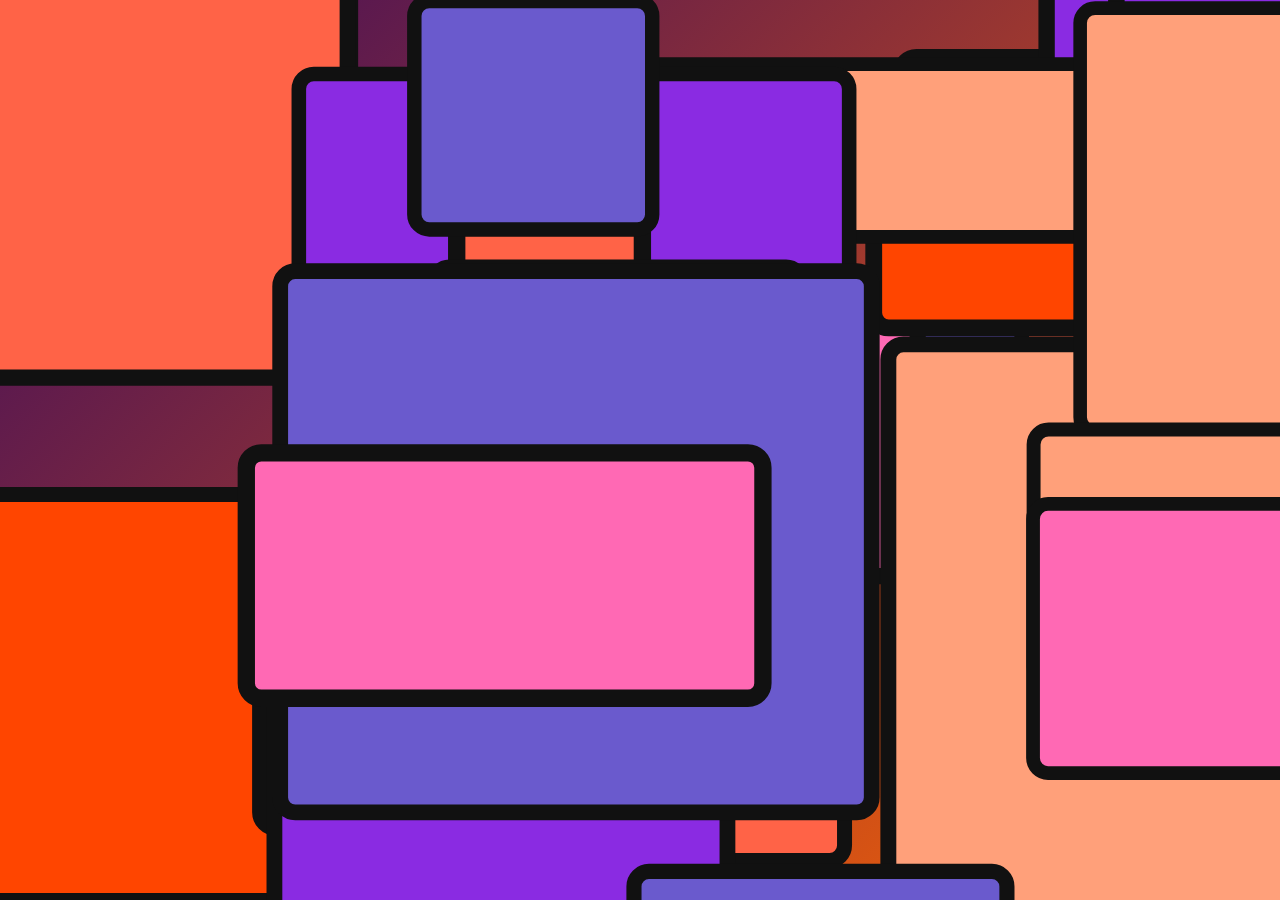
==== index.html @ c0cc0cd3 "Nice background covering." ====
<!doctype html>
<html class="no-js" lang="en">

<head>
    <meta charset="utf-8">
    <title>Kevin Sint - Modular Synthesizers Music</title>
    <meta name="description" content="">
    <meta name="viewport" content="width=device-width, initial-scale=1">

    <meta property="og:title" content="Kevin Sint - Modular Synthesizers Music">
    <meta property="og:type" content="">
    <meta property="og:url" content="https://kevinsint.live">
    <meta property="og:image" content="">

    <link rel="manifest" href="site.webmanifest">
    <link rel="apple-touch-icon" href="icon.png">
    <!-- Place favicon.ico in the root directory -->

    <link rel="stylesheet" href="css/normalize.css">
    <link rel="stylesheet" href="css/main.css">

    <meta name="theme-color" content="#ffffff">

    <link rel="preconnect" href="https://fonts.gstatic.com">
    <link href="https://fonts.googleapis.com/css2?family=Imbue:wght@800&family=Quicksand&display=swap" rel="stylesheet">

    <style>
        body, html {
            font-family: "Quicksand", Helvetica, sans-serif;
            font-weight: normal;
            color: #ffabdc;
            font-size: 17pt;
            margin: 0;
            padding: 0;
        }

        /* Fixed Background Canvas */
        #background {
            position: fixed;
            top: 0;
            left: 0;
            width: 100vw;
            height: 100vh;
            z-index: -1;
            background: linear-gradient(135deg, #3b0a5e, #ff6600);
        }

        h1, h2 {
            font-family: "Imbue", Helvetica, sans-serif;
            font-weight: 800;
            text-align: center;
        }

        .wrapper {
            display: none;
            max-width: 1200px;
            margin: 0 auto;
            padding: 20px;
        }

        .text-center {
            text-align: center;
        }

        h1 {
            font-size: 3rem;
        }

        h1 small {
            display: block;
            font-size: 0.3em;
        }

        .where {
            display: flex;
            flex-direction: row;
            font-size: 1rem;
            margin: 0 auto;
            padding: 0;
            list-style: none;
            text-align: center;
            width: fit-content;
            gap: 20px;
        }

        .present {
            max-width: 768px;
            margin: 50px auto;
        }

        .card {
            padding: 0;
            margin: 25px;
        }

        .present-image {

        }

        .present-text {
            margin: 60px 20px;
        }

        img {
            display: block;
            max-width: 100%;
        }

        .responsive {
            position: relative;
            overflow: hidden;
            width: 100%;
            padding-top: 56.25%; /* 16:9 Aspect Ratio (divide 9 by 16 = 0.5625) */
        }

        .responsive > iframe {
            position: absolute;
            top: 0;
            left: 0;
            bottom: 0;
            right: 0;
            width: 100%;
            height: 100%;
        }
    </style>

</head>

<body>

<div class="wrapper">

    <h1>Kevin Sint <small>Modular Synthesizers Electronic Music</small></h1>

    <ul class="where">
        <li><a href="https://x.com/kevinsintlive" rel="nofollow">X</a></li>
        <!--li><a href="https://rumble.com/c/c-5919363" rel="nofollow">Rumble</a></li-->
        <li><a href="https://www.twitch.tv/kevinsint" rel="nofollow">Twitch</a></li>
        <!--li><a href="https://www.youtube.com/channel/UCjC5i-1QJ3AA7iNfMEgz9kQ" rel="nofollow">YouTube</a></li-->
        <!--li><a href="https://patreon.com/KevinSint" rel="nofollow">Patreon</a></li-->
        <li><a href="https://kevinsint.notion.site" rel="nofollow">More...</a></li>


    </ul>

    <h2>En direct sur Twitch<br/>
        <small>Interactions et modulations synthétiques</small>
    </h2>

    <p class="text-center">Jeudi 21 h</p>


    <div class="card">
        <!-- Add a placeholder for the Twitch embed -->
        <div id="twitch-embed" class="responsive"></div>
        <!-- Load the Twitch embed script -->
        <script src="https://player.twitch.tv/js/embed/v1.js"></script>

    </div>

    <div class="present">
        <!--div class="present-image"><img src="public/images/sint-journey-2023-04.png" alt="Kevin Sint"></div-->
        <div class="present-text">

            <div id="subs" class="card">
                <script type="text/javascript" src="https://cdnjs.buymeacoffee.com/1.0.0/button.prod.min.js"
                        data-name="bmc-button" data-slug="kevinsint" data-color="#15b763" data-emoji="🔊"
                        data-font="Cookie" data-text="Buy me a patch cable" data-outline-color="#000000"
                        data-font-color="#000000" data-coffee-color="#FFDD00"></script>
            </div>

            <div id="social-x" class="card">
                <blockquote class="twitter-tweet"><p lang="en" dir="ltr">Trying my first &quot;official&quot; video
                    upload to X : ) I hope you&#39;ll like it. <a href="https://t.co/jrWwbbCg30">pic.twitter.com/jrWwbbCg30</a>
                </p>&mdash; Kevin Sint (@kevinsintlive) <a
                        href="https://twitter.com/kevinsintlive/status/1842236313501647005?ref_src=twsrc%5Etfw">October
                    4, 2024</a></blockquote>
                <script async src="https://platform.twitter.com/widgets.js" charset="utf-8"></script>
            </div>

            <div id="bio" class="card">

                <h2>Bio ...</h2>

                <p>I’ve long had a passion for robotics and automation. However, today, with my IT business, I am drawn
                    to more artistic hobbies.</p>

                <p>Since my twenties, I’ve been attracted to the idea of making music to express myself, but I never
                    enjoyed learning to play an instrument.</p>

                <p>The day my friend introduced me to his Pocket Operator, everything changed. I was captivated by the
                    ability to instantly create a rhythm that made me vibe.</p>

                <p>I ditched the DJ table, which I had enjoyed for the past year, and devoted myself to making music
                    with my newly purchased PO-33, Volca Modular, and Volca Drum.</p>

                <p>Gradually exploring the world of sound synthesis through my friend and countless videos, I
                    eventually took the plunge into the limitless world of modular synthesizers.</p>

                <p>I rediscovered the joy of hands-on interaction with tangible components —turning knobs, connecting
                    wires— the same tactile satisfaction I once found in robotics and electronics, before everything
                    became purely programmable.</p>

                <p>But above all, music sets me free.</p>

                <p><em>Kevin</em></p>
            </div>
        </div>
    </div>
</div>

<!-- Create a Twitch.Player object. This will render within the placeholder div -->
<script type="text/javascript">
    new Twitch.Player("twitch-embed", {
        channel: "kevinsint"
    });
</script>

<script src="background.js"></script>
</body>

</html>
---- css/main.css ----
/*! HTML5 Boilerplate v8.0.0 | MIT License | https://html5boilerplate.com/ */

/* main.css 2.1.0 | MIT License | https://github.com/h5bp/main.css#readme */
/*
 * What follows is the result of much research on cross-browser styling.
 * Credit left inline and big thanks to Nicolas Gallagher, Jonathan Neal,
 * Kroc Camen, and the H5BP dev community and team.
 */

/* ==========================================================================
   Base styles: opinionated defaults
   ========================================================================== */

html {
  color: #222;
  font-size: 1em;
  line-height: 1.4;
}

/*
 * Remove text-shadow in selection highlight:
 * https://twitter.com/miketaylr/status/12228805301
 *
 * Vendor-prefixed and regular ::selection selectors cannot be combined:
 * https://stackoverflow.com/a/16982510/7133471
 *
 * Customize the background color to match your design.
 */

::-moz-selection {
  background: #b3d4fc;
  text-shadow: none;
}

::selection {
  background: #b3d4fc;
  text-shadow: none;
}

/*
 * A better looking default horizontal rule
 */

hr {
  display: block;
  height: 1px;
  border: 0;
  border-top: 1px solid #ccc;
  margin: 1em 0;
  padding: 0;
}

/*
 * Remove the gap between audio, canvas, iframes,
 * images, videos and the bottom of their containers:
 * https://github.com/h5bp/html5-boilerplate/issues/440
 */

audio,
canvas,
iframe,
img,
svg,
video {
  vertical-align: middle;
}

/*
 * Remove default fieldset styles.
 */

fieldset {
  border: 0;
  margin: 0;
  padding: 0;
}

/*
 * Allow only vertical resizing of textareas.
 */

textarea {
  resize: vertical;
}

/* ==========================================================================
   Author's custom styles
   ========================================================================== */

/* ==========================================================================
   Helper classes
   ========================================================================== */

/*
 * Hide visually and from screen readers
 */

.hidden,
[hidden] {
  display: none !important;
}

/*
 * Hide only visually, but have it available for screen readers:
 * https://snook.ca/archives/html_and_css/hiding-content-for-accessibility
 *
 * 1. For long content, line feeds are not interpreted as spaces and small width
 *    causes content to wrap 1 word per line:
 *    https://medium.com/@jessebeach/beware-smushed-off-screen-accessible-text-5952a4c2cbfe
 */

.sr-only {
  border: 0;
  clip: rect(0, 0, 0, 0);
  height: 1px;
  margin: -1px;
  overflow: hidden;
  padding: 0;
  position: absolute;
  white-space: nowrap;
  width: 1px;
  /* 1 */
}

/*
 * Extends the .sr-only class to allow the element
 * to be focusable when navigated to via the keyboard:
 * https://www.drupal.org/node/897638
 */

.sr-only.focusable:active,
.sr-only.focusable:focus {
  clip: auto;
  height: auto;
  margin: 0;
  overflow: visible;
  position: static;
  white-space: inherit;
  width: auto;
}

/*
 * Hide visually and from screen readers, but maintain layout
 */

.invisible {
  visibility: hidden;
}

/*
 * Clearfix: contain floats
 *
 * For modern browsers
 * 1. The space content is one way to avoid an Opera bug when the
 *    `contenteditable` attribute is included anywhere else in the document.
 *    Otherwise it causes space to appear at the top and bottom of elements
 *    that receive the `clearfix` class.
 * 2. The use of `table` rather than `block` is only necessary if using
 *    `:before` to contain the top-margins of child elements.
 */

.clearfix::before,
.clearfix::after {
  content: " ";
  display: table;
}

.clearfix::after {
  clear: both;
}

/* ==========================================================================
   EXAMPLE Media Queries for Responsive Design.
   These examples override the primary ('mobile first') styles.
   Modify as content requires.
   ========================================================================== */

@media only screen and (min-width: 35em) {
  /* Style adjustments for viewports that meet the condition */
}

@media print,
  (-webkit-min-device-pixel-ratio: 1.25),
  (min-resolution: 1.25dppx),
  (min-resolution: 120dpi) {
  /* Style adjustments for high resolution devices */
}

/* ==========================================================================
   Print styles.
   Inlined to avoid the additional HTTP request:
   https://www.phpied.com/delay-loading-your-print-css/
   ========================================================================== */

@media print {
  *,
  *::before,
  *::after {
    background: #fff !important;
    color: #000 !important;
    /* Black prints faster */
    box-shadow: none !important;
    text-shadow: none !important;
  }

  a,
  a:visited {
    text-decoration: underline;
  }

  a[href]::after {
    content: " (" attr(href) ")";
  }

  abbr[title]::after {
    content: " (" attr(title) ")";
  }

  /*
   * Don't show links that are fragment identifiers,
   * or use the `javascript:` pseudo protocol
   */
  a[href^="#"]::after,
  a[href^="javascript:"]::after {
    content: "";
  }

  pre {
    white-space: pre-wrap !important;
  }

  pre,
  blockquote {
    border: 1px solid #999;
    page-break-inside: avoid;
  }

  /*
   * Printing Tables:
   * https://web.archive.org/web/20180815150934/http://css-discuss.incutio.com/wiki/Printing_Tables
   */
  thead {
    display: table-header-group;
  }

  tr,
  img {
    page-break-inside: avoid;
  }

  p,
  h2,
  h3 {
    orphans: 3;
    widows: 3;
  }

  h2,
  h3 {
    page-break-after: avoid;
  }
}
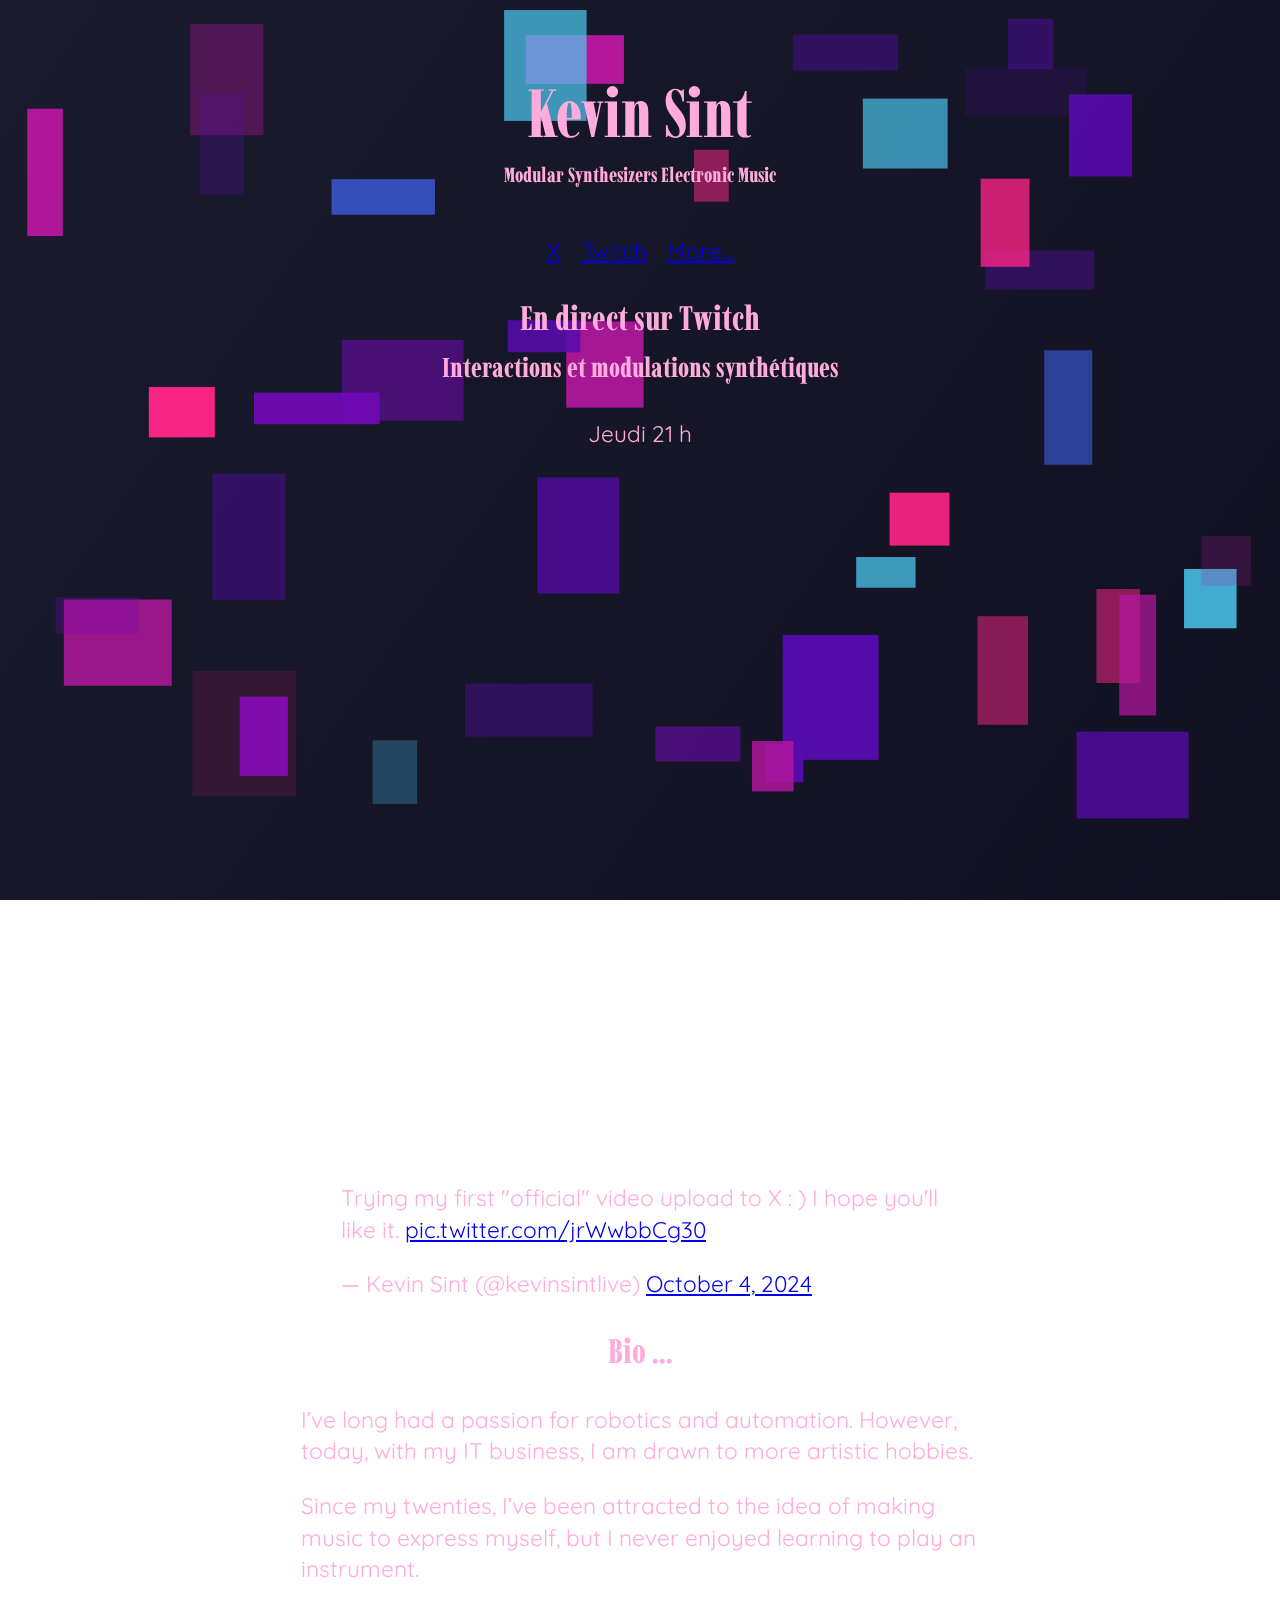
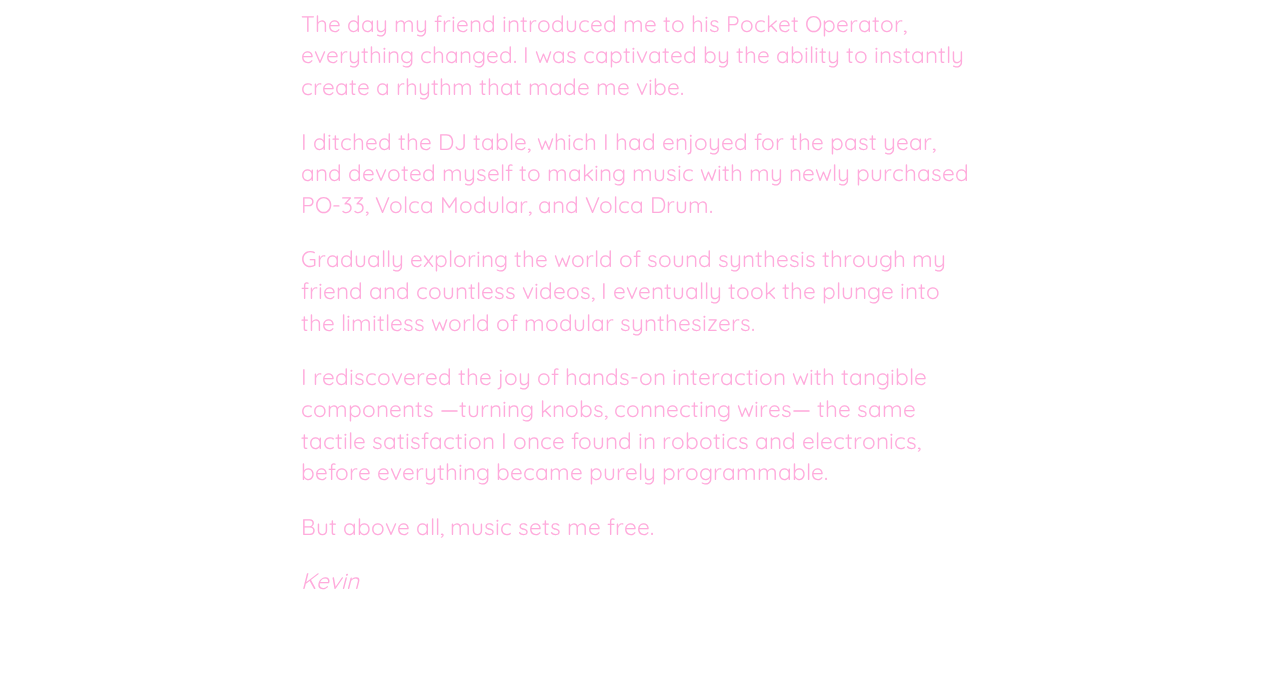
==== commit 9d9d36c8: "Pretty nice 3 working versions." ====
--- a/index.html
+++ b/index.html
@@ -25,6 +25,34 @@
     <link href="https://fonts.googleapis.com/css2?family=Imbue:wght@800&family=Quicksand&display=swap" rel="stylesheet">
 
     <style>
+        :root {
+            --color-01: '#F230AE';
+            --color-02: '#6038F2';
+            --color-03: '#F2E530';
+            --color-04: '#F2921D';
+            --color-05: '#F24B0F';
+        }
+
+        .color-01 {
+            color: var(--color-01);
+        }
+
+        .color-02 {
+            color: var(--color-02);
+        }
+
+        .color-03 {
+            color: var(--color-03);
+        }
+
+        .color-04 {
+            color: var(--color-04);
+        }
+
+        .color-05 {
+            color: var(--color-05);
+        }
+
         body, html {
             font-family: "Quicksand", Helvetica, sans-serif;
             font-weight: normal;
@@ -52,7 +80,7 @@
         }
 
         .wrapper {
-            display: none;
+            /*display: none;*/
             max-width: 1200px;
             margin: 0 auto;
             padding: 20px;
@@ -162,13 +190,6 @@
         <!--div class="present-image"><img src="public/images/sint-journey-2023-04.png" alt="Kevin Sint"></div-->
         <div class="present-text">
 
-            <div id="subs" class="card">
-                <script type="text/javascript" src="https://cdnjs.buymeacoffee.com/1.0.0/button.prod.min.js"
-                        data-name="bmc-button" data-slug="kevinsint" data-color="#15b763" data-emoji="🔊"
-                        data-font="Cookie" data-text="Buy me a patch cable" data-outline-color="#000000"
-                        data-font-color="#000000" data-coffee-color="#FFDD00"></script>
-            </div>
-
             <div id="social-x" class="card">
                 <blockquote class="twitter-tweet"><p lang="en" dir="ltr">Trying my first &quot;official&quot; video
                     upload to X : ) I hope you&#39;ll like it. <a href="https://t.co/jrWwbbCg30">pic.twitter.com/jrWwbbCg30</a>
@@ -217,6 +238,9 @@
 </script>
 
 <script src="background.js"></script>
+
+<script data-name="BMC-Widget" data-cfasync="false" src="https://cdnjs.buymeacoffee.com/1.0.0/widget.prod.min.js" data-id="kevinsint" data-description="Support me, buy me a patch cable :)" data-message="" data-color="#40DCA5" data-position="Right" data-x_margin="18" data-y_margin="18"></script>
+
 </body>
 
 </html>
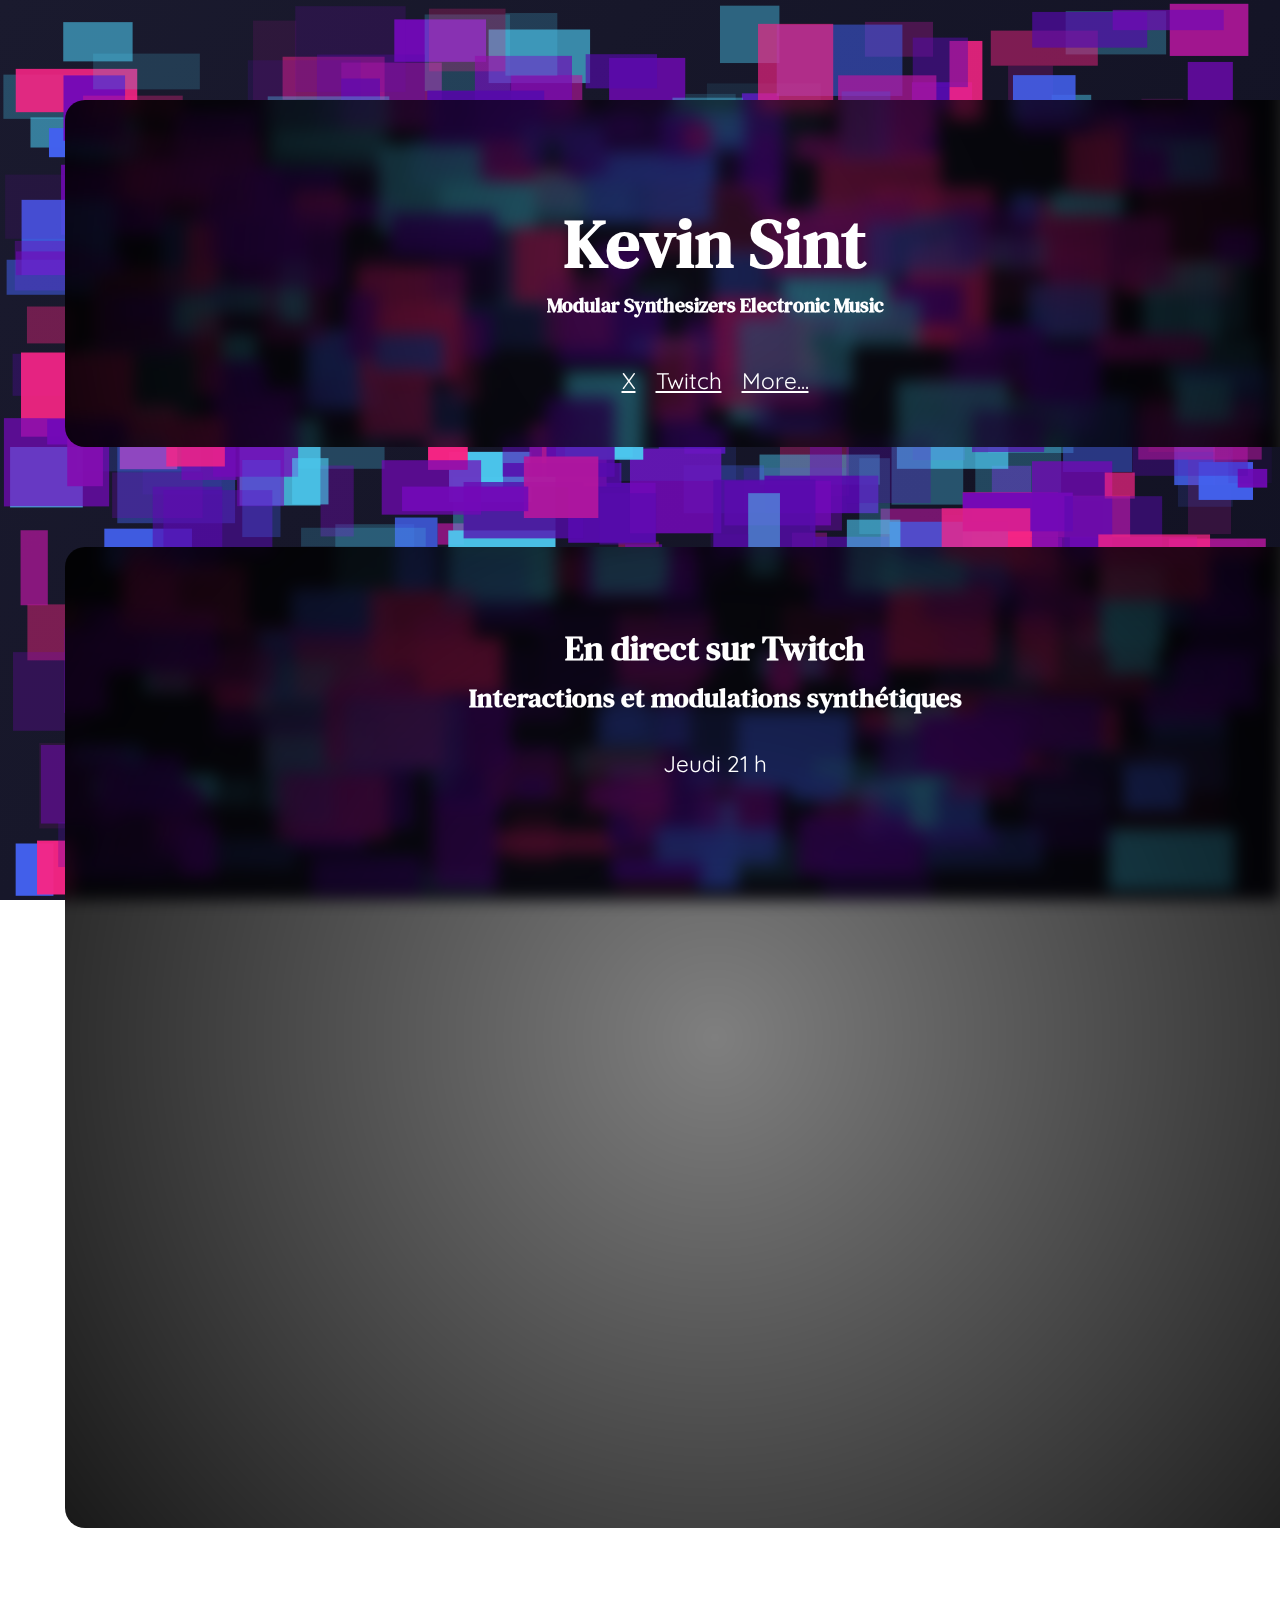
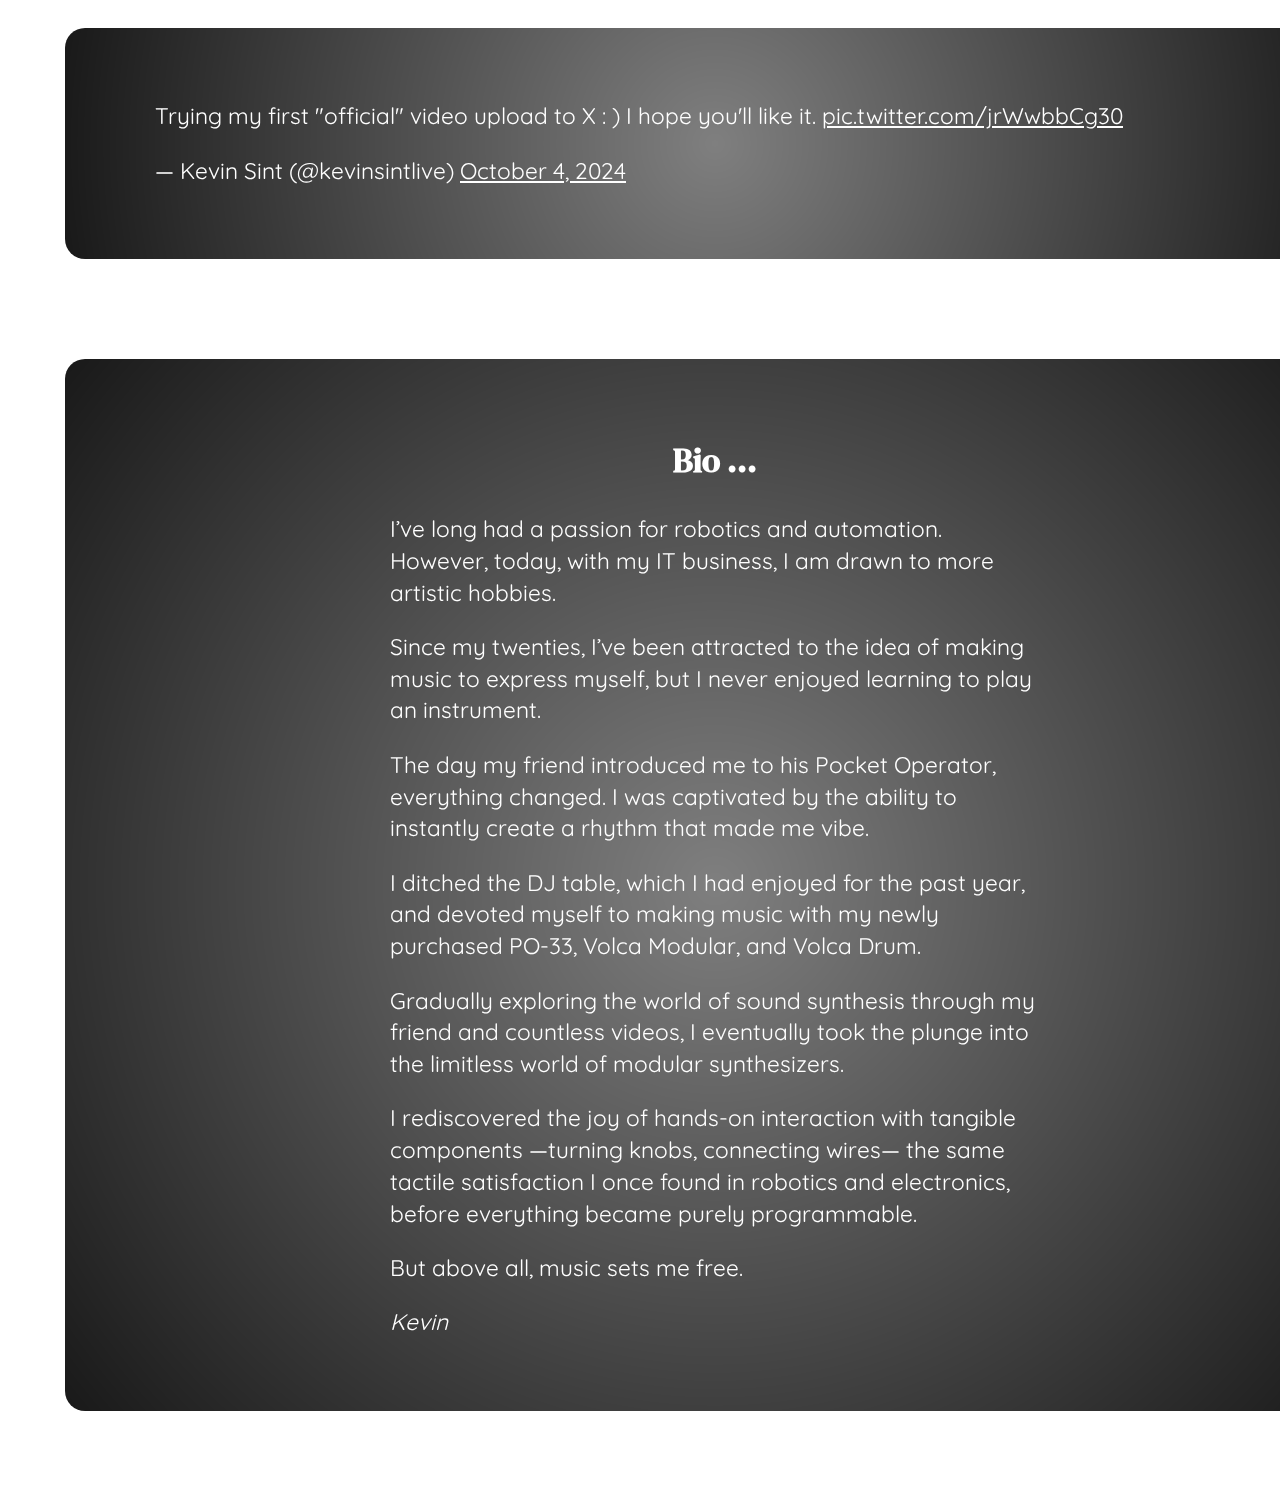
==== commit 3daf5243: "ok nice ! new site." ====
--- a/index.html
+++ b/index.html
@@ -21,48 +21,30 @@
 
     <meta name="theme-color" content="#ffffff">
 
-    <link rel="preconnect" href="https://fonts.gstatic.com">
-    <link href="https://fonts.googleapis.com/css2?family=Imbue:wght@800&family=Quicksand&display=swap" rel="stylesheet">
+    <link rel="preconnect" href="https://fonts.googleapis.com">
+    <link rel="preconnect" href="https://fonts.gstatic.com" crossorigin>
+    <link href="https://fonts.googleapis.com/css2?family=Quicksand&family=DM+Serif+Text:ital@0;1&family=VT323&display=swap" rel="stylesheet">
 
     <style>
         :root {
-            --color-01: '#F230AE';
-            --color-02: '#6038F2';
-            --color-03: '#F2E530';
-            --color-04: '#F2921D';
-            --color-05: '#F24B0F';
-        }
-
-        .color-01 {
-            color: var(--color-01);
-        }
-
-        .color-02 {
-            color: var(--color-02);
-        }
-
-        .color-03 {
-            color: var(--color-03);
-        }
-
-        .color-04 {
-            color: var(--color-04);
-        }
-
-        .color-05 {
-            color: var(--color-05);
+            --color-card-text: #ffffff;
+            --color-01: #F230AE;
+            --color-02: #6038F2;
+            --color-03: #F2E530;
+            --color-04: #F2921D;
+            --color-05: #F24B0F;
         }
 
         body, html {
             font-family: "Quicksand", Helvetica, sans-serif;
             font-weight: normal;
-            color: #ffabdc;
+            color: #ffffff;
             font-size: 17pt;
             margin: 0;
             padding: 0;
         }
 
-        /* Fixed Background Canvas */
+        /* Fixed Background Canvas, used by the background script. */
         #background {
             position: fixed;
             top: 0;
@@ -74,16 +56,18 @@
         }
 
         h1, h2 {
-            font-family: "Imbue", Helvetica, sans-serif;
-            font-weight: 800;
             text-align: center;
+            font-family: "DM Serif Text", serif;
+        }
+
+        .card a {
+            color: var(--color-card-text);
         }
 
         .wrapper {
-            /*display: none;*/
             max-width: 1200px;
             margin: 0 auto;
-            padding: 20px;
+            padding: 0;
         }
 
         .text-center {
@@ -111,22 +95,20 @@
             gap: 20px;
         }
 
-        .present {
-            max-width: 768px;
-            margin: 50px auto;
-        }
-
         .card {
-            padding: 0;
-            margin: 25px;
-        }
-
-        .present-image {
-
-        }
-
-        .present-text {
-            margin: 60px 20px;
+            padding: 50px;
+            margin: 100px 25px;
+            background: radial-gradient(circle at center, rgba(0, 0, 0, 0.5) 0%, rgba(0, 0, 0, 0.9) 100%);
+            background-blend-mode: overlay;
+            backdrop-filter: blur(8px);
+            -webkit-backdrop-filter: blur(8px);
+            border-radius: 20px;
+            width: 100%;
+        }
+
+        .text {
+            max-width: 650px;
+            margin: 0 auto;
         }
 
         img {
@@ -158,27 +140,30 @@
 
 <div class="wrapper">
 
-    <h1>Kevin Sint <small>Modular Synthesizers Electronic Music</small></h1>
-
-    <ul class="where">
-        <li><a href="https://x.com/kevinsintlive" rel="nofollow">X</a></li>
-        <!--li><a href="https://rumble.com/c/c-5919363" rel="nofollow">Rumble</a></li-->
-        <li><a href="https://www.twitch.tv/kevinsint" rel="nofollow">Twitch</a></li>
-        <!--li><a href="https://www.youtube.com/channel/UCjC5i-1QJ3AA7iNfMEgz9kQ" rel="nofollow">YouTube</a></li-->
-        <!--li><a href="https://patreon.com/KevinSint" rel="nofollow">Patreon</a></li-->
-        <li><a href="https://kevinsint.notion.site" rel="nofollow">More...</a></li>
-
-
-    </ul>
-
-    <h2>En direct sur Twitch<br/>
-        <small>Interactions et modulations synthétiques</small>
-    </h2>
-
-    <p class="text-center">Jeudi 21 h</p>
-
-
     <div class="card">
+
+        <h1>Kevin Sint <small>Modular Synthesizers Electronic Music</small></h1>
+
+        <ul class="where">
+            <li><a href="https://x.com/kevinsintlive" rel="nofollow">X</a></li>
+            <!--li><a href="https://rumble.com/c/c-5919363" rel="nofollow">Rumble</a></li-->
+            <li><a href="https://www.twitch.tv/kevinsint" rel="nofollow">Twitch</a></li>
+            <!--li><a href="https://www.youtube.com/channel/UCjC5i-1QJ3AA7iNfMEgz9kQ" rel="nofollow">YouTube</a></li-->
+            <!--li><a href="https://patreon.com/KevinSint" rel="nofollow">Patreon</a></li-->
+            <li><a href="https://kevinsint.notion.site" rel="nofollow">More...</a></li>
+
+
+        </ul>
+    </div>
+
+
+    <div class="card">
+        <h2>En direct sur Twitch<br/>
+            <small>Interactions et modulations synthétiques</small>
+        </h2>
+
+        <p class="text-center">Jeudi 21 h</p>
+
         <!-- Add a placeholder for the Twitch embed -->
         <div id="twitch-embed" class="responsive"></div>
         <!-- Load the Twitch embed script -->
@@ -186,46 +171,44 @@
 
     </div>
 
-    <div class="present">
-        <!--div class="present-image"><img src="public/images/sint-journey-2023-04.png" alt="Kevin Sint"></div-->
-        <div class="present-text">
-
-            <div id="social-x" class="card">
-                <blockquote class="twitter-tweet"><p lang="en" dir="ltr">Trying my first &quot;official&quot; video
-                    upload to X : ) I hope you&#39;ll like it. <a href="https://t.co/jrWwbbCg30">pic.twitter.com/jrWwbbCg30</a>
-                </p>&mdash; Kevin Sint (@kevinsintlive) <a
-                        href="https://twitter.com/kevinsintlive/status/1842236313501647005?ref_src=twsrc%5Etfw">October
-                    4, 2024</a></blockquote>
-                <script async src="https://platform.twitter.com/widgets.js" charset="utf-8"></script>
-            </div>
-
-            <div id="bio" class="card">
-
-                <h2>Bio ...</h2>
-
-                <p>I’ve long had a passion for robotics and automation. However, today, with my IT business, I am drawn
-                    to more artistic hobbies.</p>
-
-                <p>Since my twenties, I’ve been attracted to the idea of making music to express myself, but I never
-                    enjoyed learning to play an instrument.</p>
-
-                <p>The day my friend introduced me to his Pocket Operator, everything changed. I was captivated by the
-                    ability to instantly create a rhythm that made me vibe.</p>
-
-                <p>I ditched the DJ table, which I had enjoyed for the past year, and devoted myself to making music
-                    with my newly purchased PO-33, Volca Modular, and Volca Drum.</p>
-
-                <p>Gradually exploring the world of sound synthesis through my friend and countless videos, I
-                    eventually took the plunge into the limitless world of modular synthesizers.</p>
-
-                <p>I rediscovered the joy of hands-on interaction with tangible components —turning knobs, connecting
-                    wires— the same tactile satisfaction I once found in robotics and electronics, before everything
-                    became purely programmable.</p>
-
-                <p>But above all, music sets me free.</p>
-
-                <p><em>Kevin</em></p>
-            </div>
+    <!--div class="present-image"><img src="public/images/sint-journey-2023-04.png" alt="Kevin Sint"></div-->
+
+    <div id="social-x" class="card">
+        <blockquote class="twitter-tweet"><p lang="en" dir="ltr">Trying my first &quot;official&quot; video
+            upload to X : ) I hope you&#39;ll like it. <a href="https://t.co/jrWwbbCg30">pic.twitter.com/jrWwbbCg30</a>
+        </p>&mdash; Kevin Sint (@kevinsintlive) <a
+                href="https://twitter.com/kevinsintlive/status/1842236313501647005?ref_src=twsrc%5Etfw">October
+            4, 2024</a></blockquote>
+        <script async src="https://platform.twitter.com/widgets.js" charset="utf-8"></script>
+    </div>
+
+    <div class="card">
+
+        <div class="text">
+            <h2>Bio ...</h2>
+
+            <p>I’ve long had a passion for robotics and automation. However, today, with my IT business, I am drawn
+                to more artistic hobbies.</p>
+
+            <p>Since my twenties, I’ve been attracted to the idea of making music to express myself, but I never
+                enjoyed learning to play an instrument.</p>
+
+            <p>The day my friend introduced me to his Pocket Operator, everything changed. I was captivated by the
+                ability to instantly create a rhythm that made me vibe.</p>
+
+            <p>I ditched the DJ table, which I had enjoyed for the past year, and devoted myself to making music
+                with my newly purchased PO-33, Volca Modular, and Volca Drum.</p>
+
+            <p>Gradually exploring the world of sound synthesis through my friend and countless videos, I
+                eventually took the plunge into the limitless world of modular synthesizers.</p>
+
+            <p>I rediscovered the joy of hands-on interaction with tangible components —turning knobs, connecting
+                wires— the same tactile satisfaction I once found in robotics and electronics, before everything
+                became purely programmable.</p>
+
+            <p>But above all, music sets me free.</p>
+
+            <p><em>Kevin</em></p>
         </div>
     </div>
 </div>
@@ -239,7 +222,9 @@
 
 <script src="background.js"></script>
 
-<script data-name="BMC-Widget" data-cfasync="false" src="https://cdnjs.buymeacoffee.com/1.0.0/widget.prod.min.js" data-id="kevinsint" data-description="Support me, buy me a patch cable :)" data-message="" data-color="#40DCA5" data-position="Right" data-x_margin="18" data-y_margin="18"></script>
+<script data-name="BMC-Widget" data-cfasync="false" src="https://cdnjs.buymeacoffee.com/1.0.0/widget.prod.min.js"
+        data-id="kevinsint" data-description="Support me, buy me a patch cable :)" data-message="" data-color="#40DCA5"
+        data-position="Right" data-x_margin="18" data-y_margin="18"></script>
 
 </body>
 
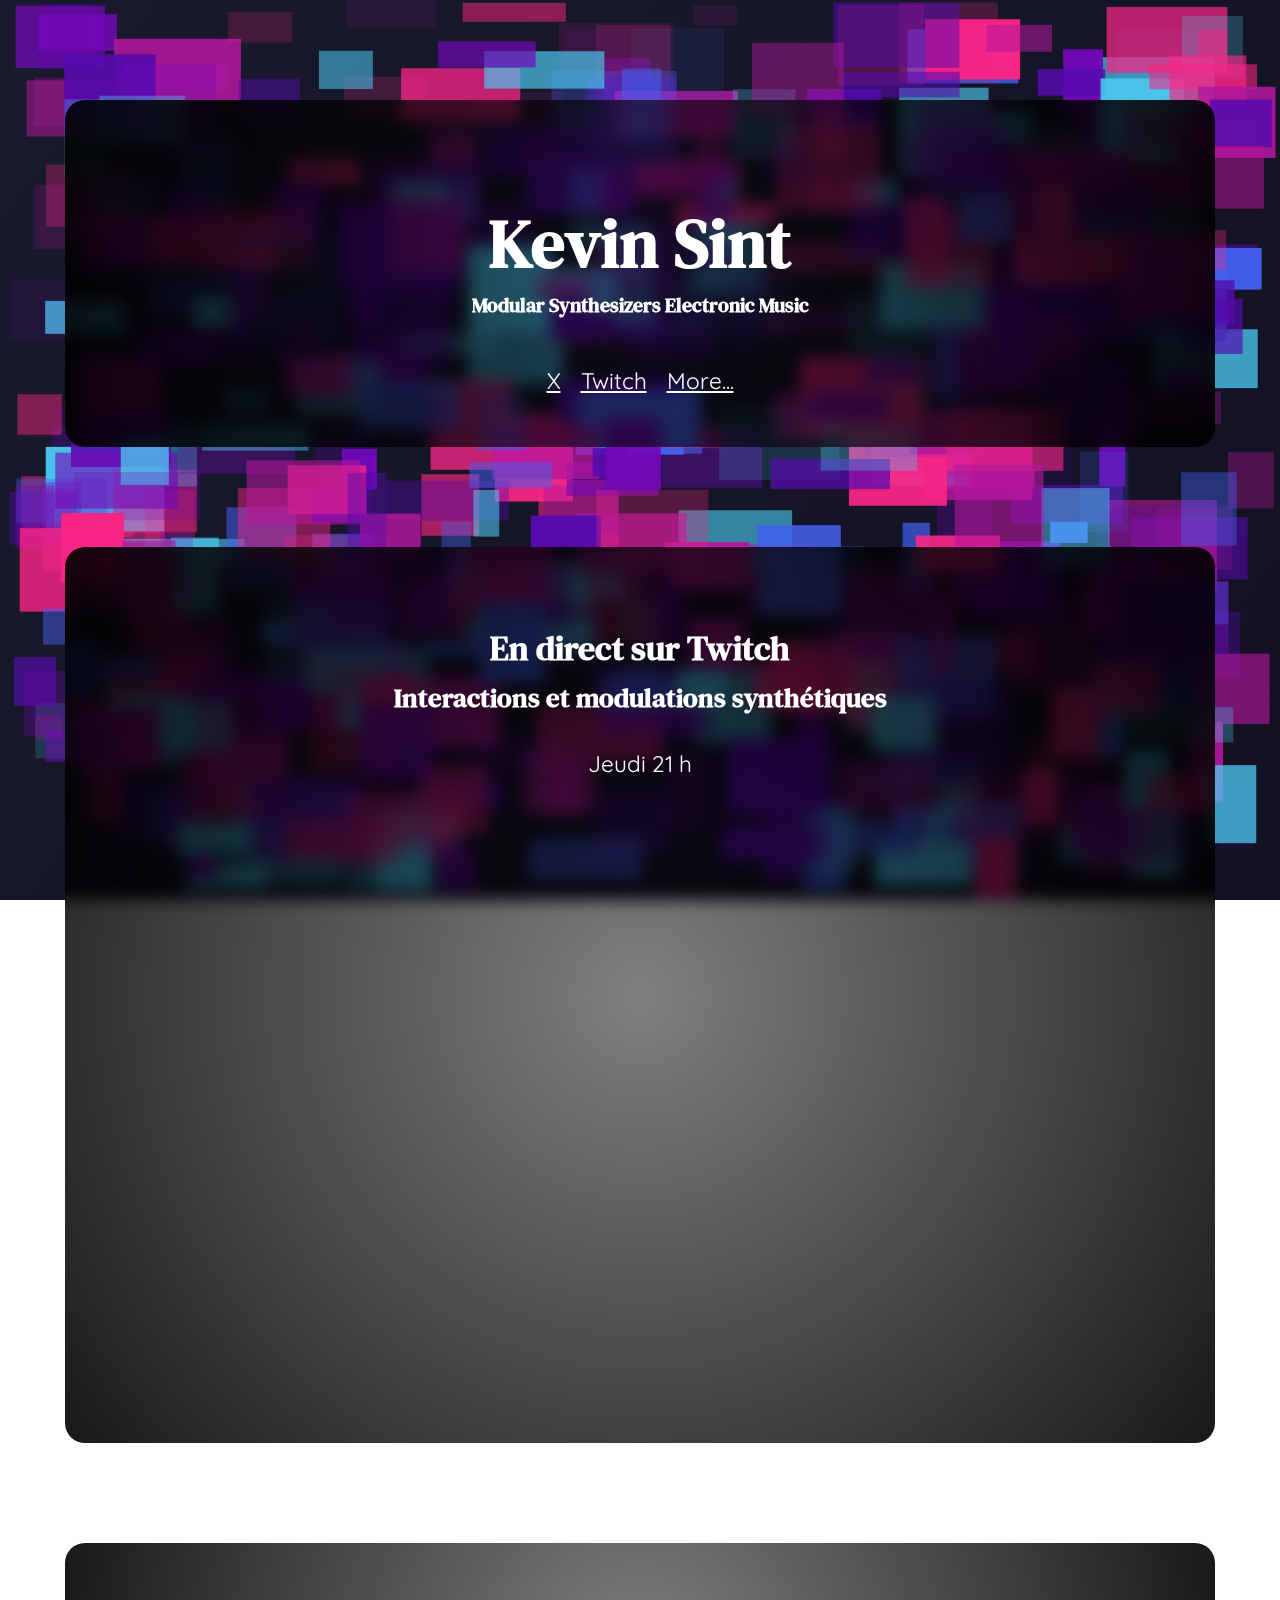
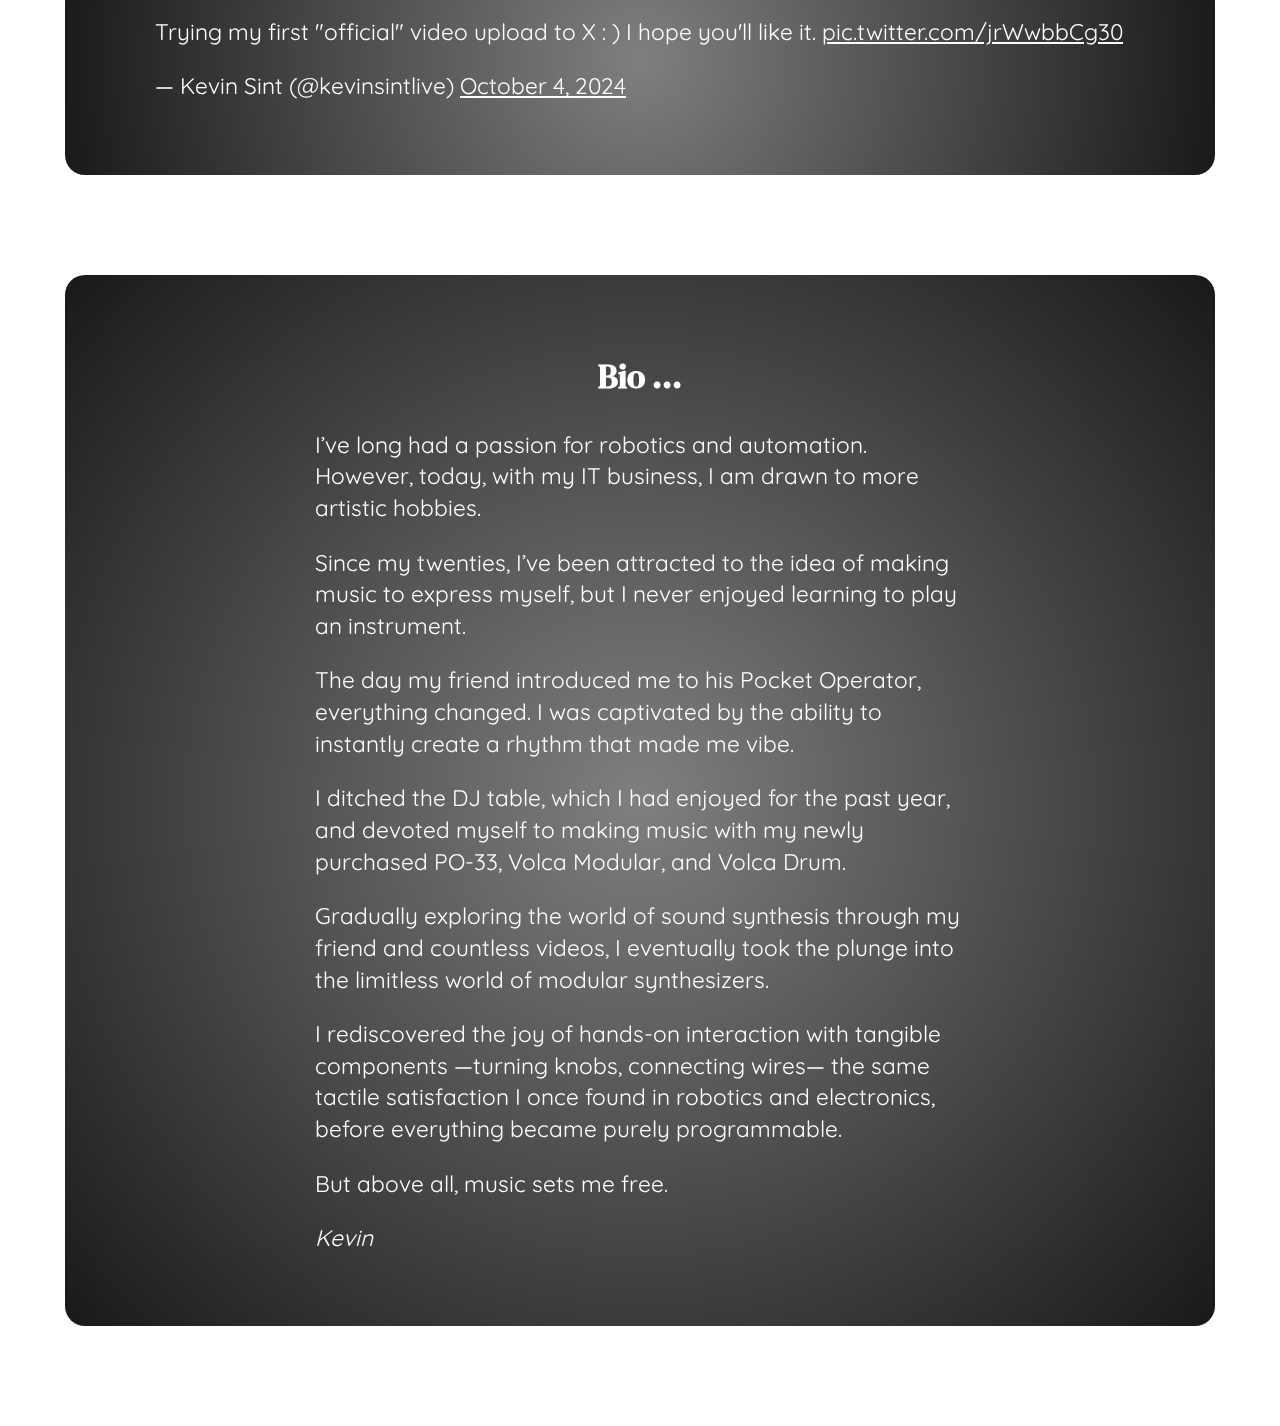
==== commit b254697f: "fix mobile." ====
--- a/index.html
+++ b/index.html
@@ -96,14 +96,22 @@
         }
 
         .card {
-            padding: 50px;
+            padding: 25px;
             margin: 100px 25px;
             background: radial-gradient(circle at center, rgba(0, 0, 0, 0.5) 0%, rgba(0, 0, 0, 0.9) 100%);
             background-blend-mode: overlay;
             backdrop-filter: blur(8px);
             -webkit-backdrop-filter: blur(8px);
             border-radius: 20px;
-            width: 100%;
+            width: auto;
+            height: auto;
+        }
+
+        /* card for screen bigger than 700 px*/
+        @media (min-width: 700px) {
+           .card {
+                padding: 50px;
+            }
         }
 
         .text {
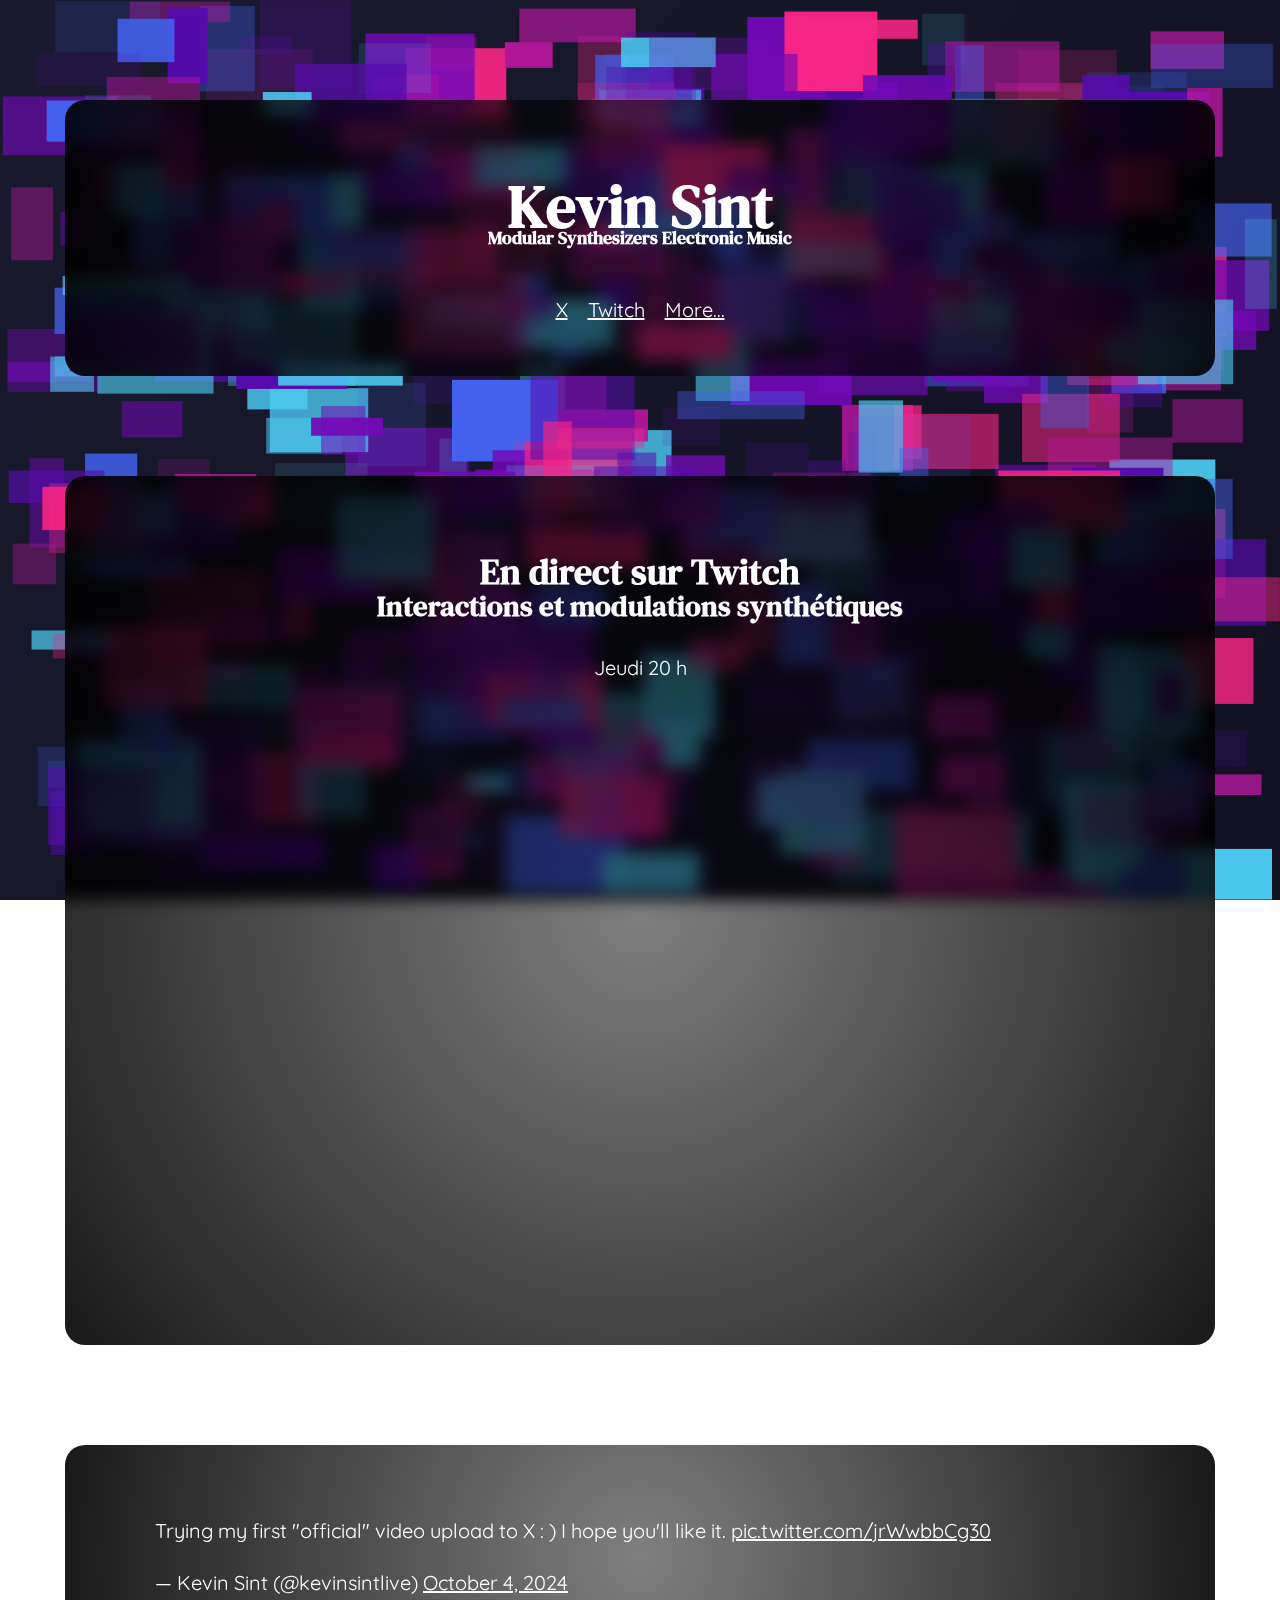
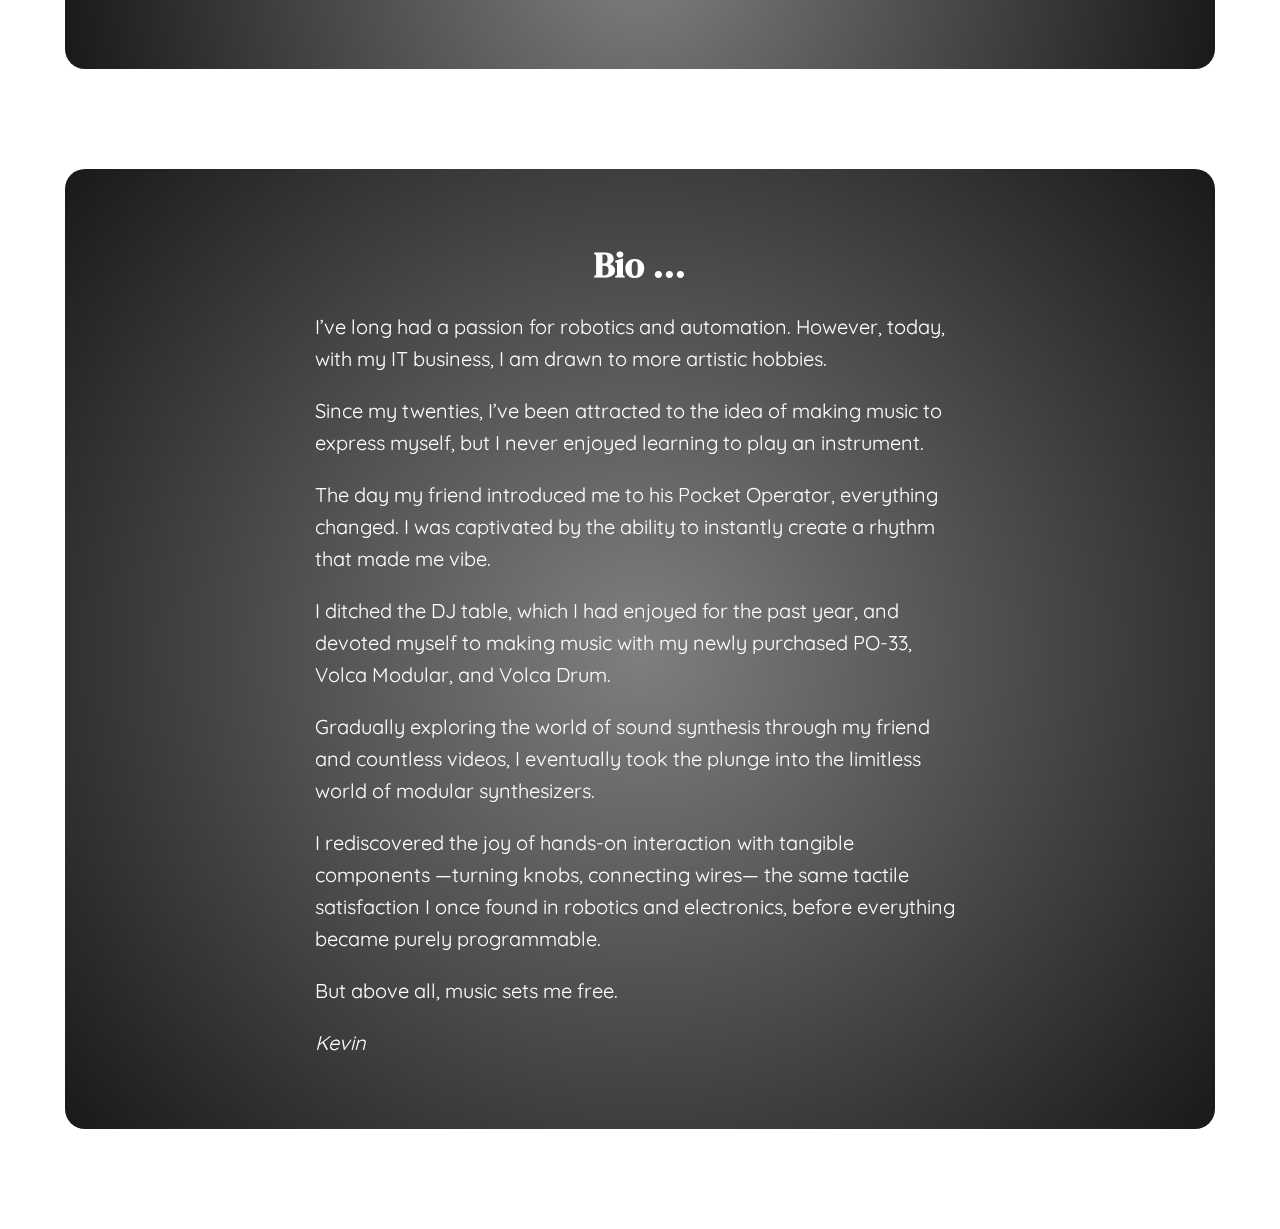
==== commit 8c460a4b: "Change live hour to 20h" ====
--- a/index.html
+++ b/index.html
@@ -39,9 +39,10 @@
             font-family: "Quicksand", Helvetica, sans-serif;
             font-weight: normal;
             color: #ffffff;
-            font-size: 17pt;
+            font-size: 20px;
             margin: 0;
             padding: 0;
+            line-height: 1.6rem;
         }
 
         /* Fixed Background Canvas, used by the background script. */
@@ -75,12 +76,16 @@
         }
 
         h1 {
-            font-size: 3rem;
+            font-size: 2rem;
         }
 
         h1 small {
             display: block;
             font-size: 0.3em;
+        }
+
+        h2 {
+            font-size: 1.3rem;
         }
 
         .where {
@@ -107,13 +112,6 @@
             height: auto;
         }
 
-        /* card for screen bigger than 700 px*/
-        @media (min-width: 700px) {
-           .card {
-                padding: 50px;
-            }
-        }
-
         .text {
             max-width: 650px;
             margin: 0 auto;
@@ -140,6 +138,19 @@
             width: 100%;
             height: 100%;
         }
+
+        /* card for screen bigger than 700 px*/
+        @media (min-width: 768px) {
+            h1 {
+                font-size: 3rem;
+            }
+            h2 {
+                font-size: 1.8rem;
+            }
+            .card {
+                padding: 50px;
+            }
+        }
     </style>
 
 </head>
@@ -170,7 +181,7 @@
             <small>Interactions et modulations synthétiques</small>
         </h2>
 
-        <p class="text-center">Jeudi 21 h</p>
+        <p class="text-center">Jeudi 20 h</p>
 
         <!-- Add a placeholder for the Twitch embed -->
         <div id="twitch-embed" class="responsive"></div>
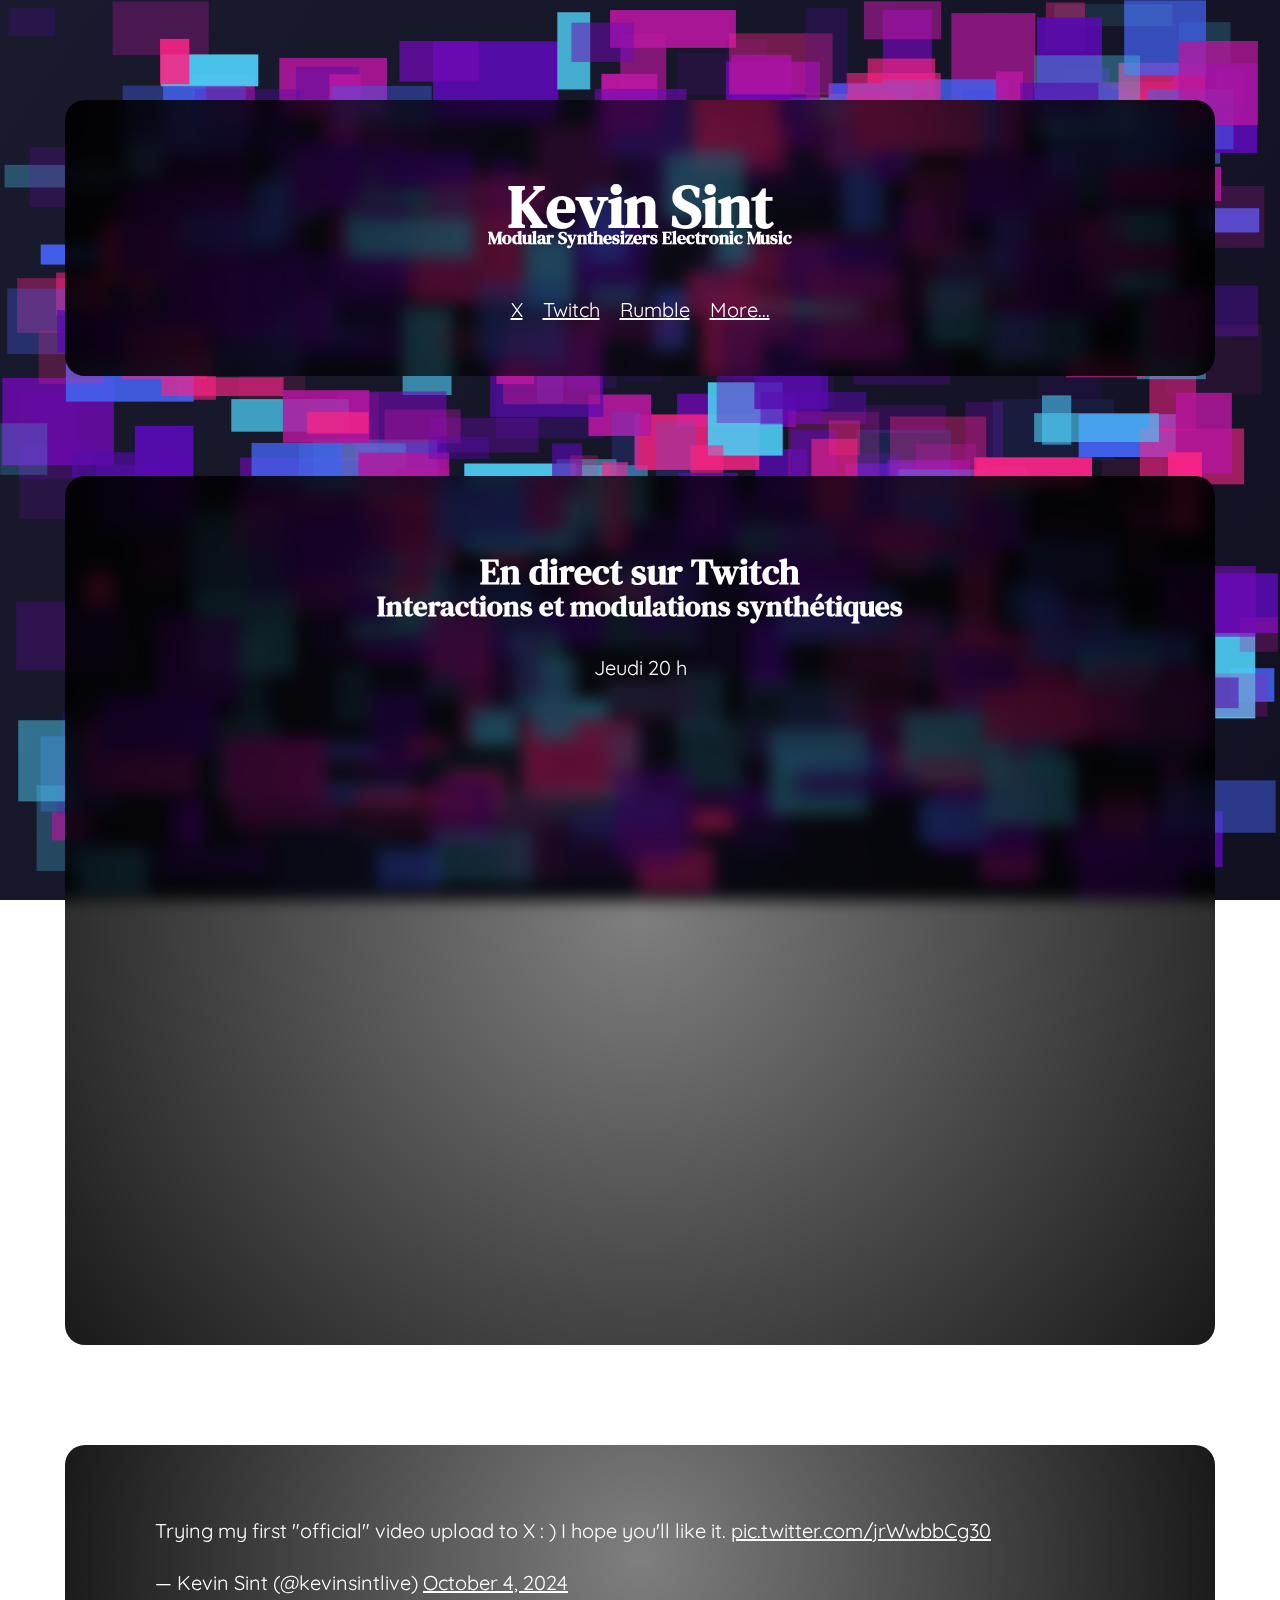
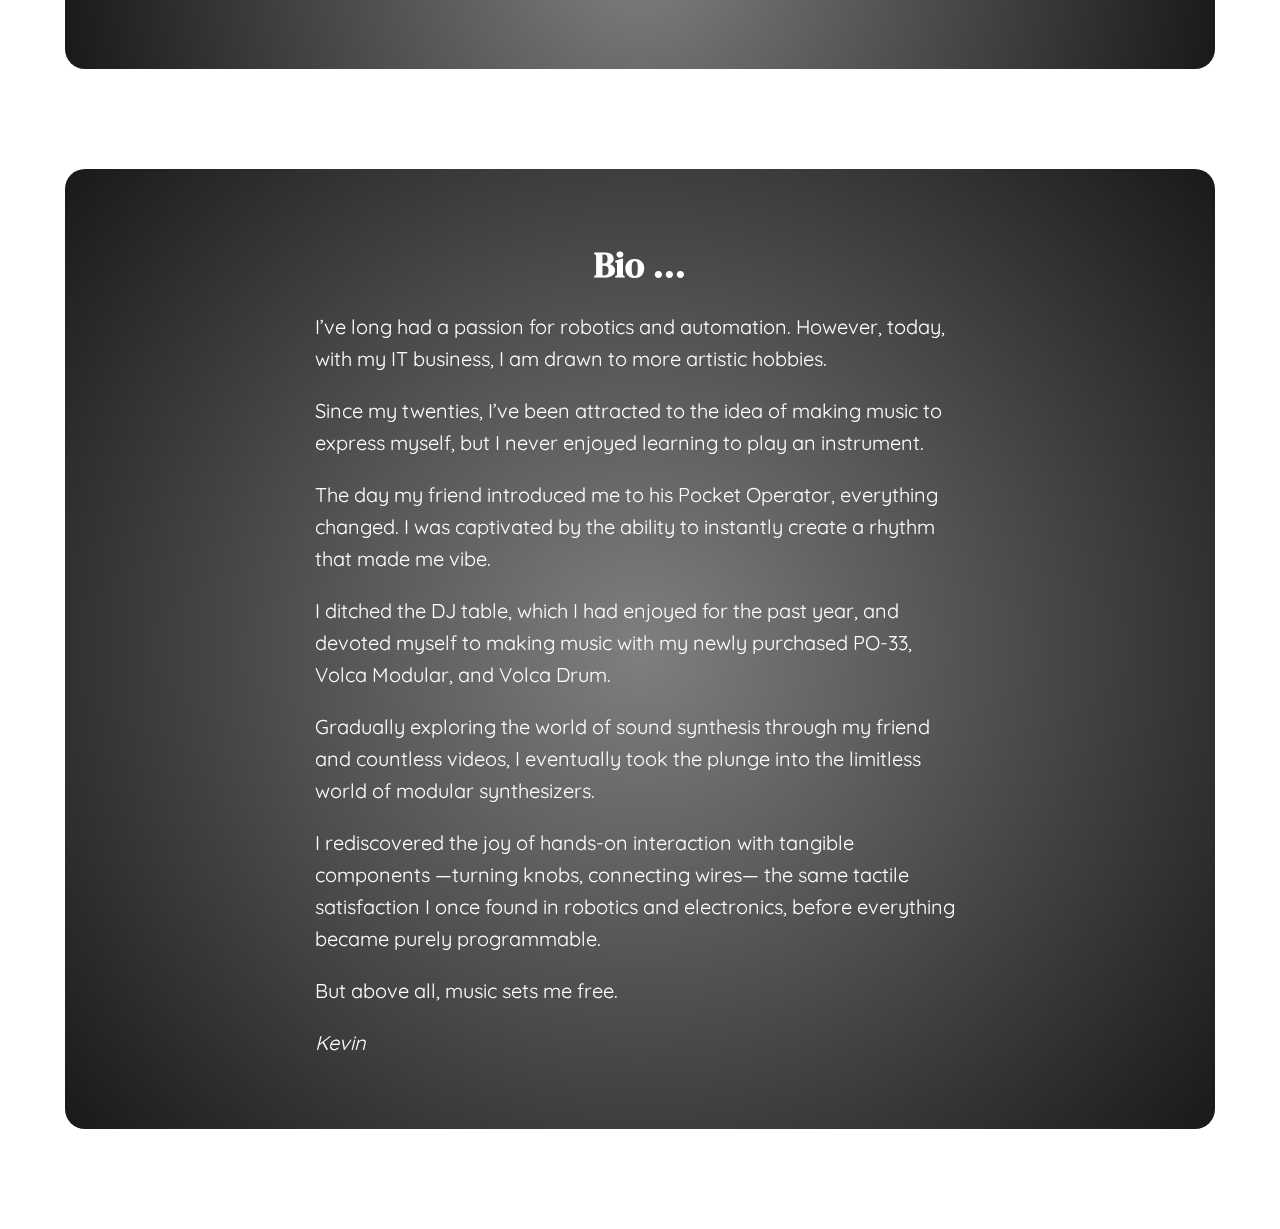
==== commit 5fd3d4b7: "Added back Rumble link." ====
--- a/index.html
+++ b/index.html
@@ -165,13 +165,9 @@
 
         <ul class="where">
             <li><a href="https://x.com/kevinsintlive" rel="nofollow">X</a></li>
-            <!--li><a href="https://rumble.com/c/c-5919363" rel="nofollow">Rumble</a></li-->
             <li><a href="https://www.twitch.tv/kevinsint" rel="nofollow">Twitch</a></li>
-            <!--li><a href="https://www.youtube.com/channel/UCjC5i-1QJ3AA7iNfMEgz9kQ" rel="nofollow">YouTube</a></li-->
-            <!--li><a href="https://patreon.com/KevinSint" rel="nofollow">Patreon</a></li-->
+            <li><a href="https://rumble.com/c/c-5919363" rel="nofollow">Rumble</a></li>
             <li><a href="https://kevinsint.notion.site" rel="nofollow">More...</a></li>
-
-
         </ul>
     </div>
 
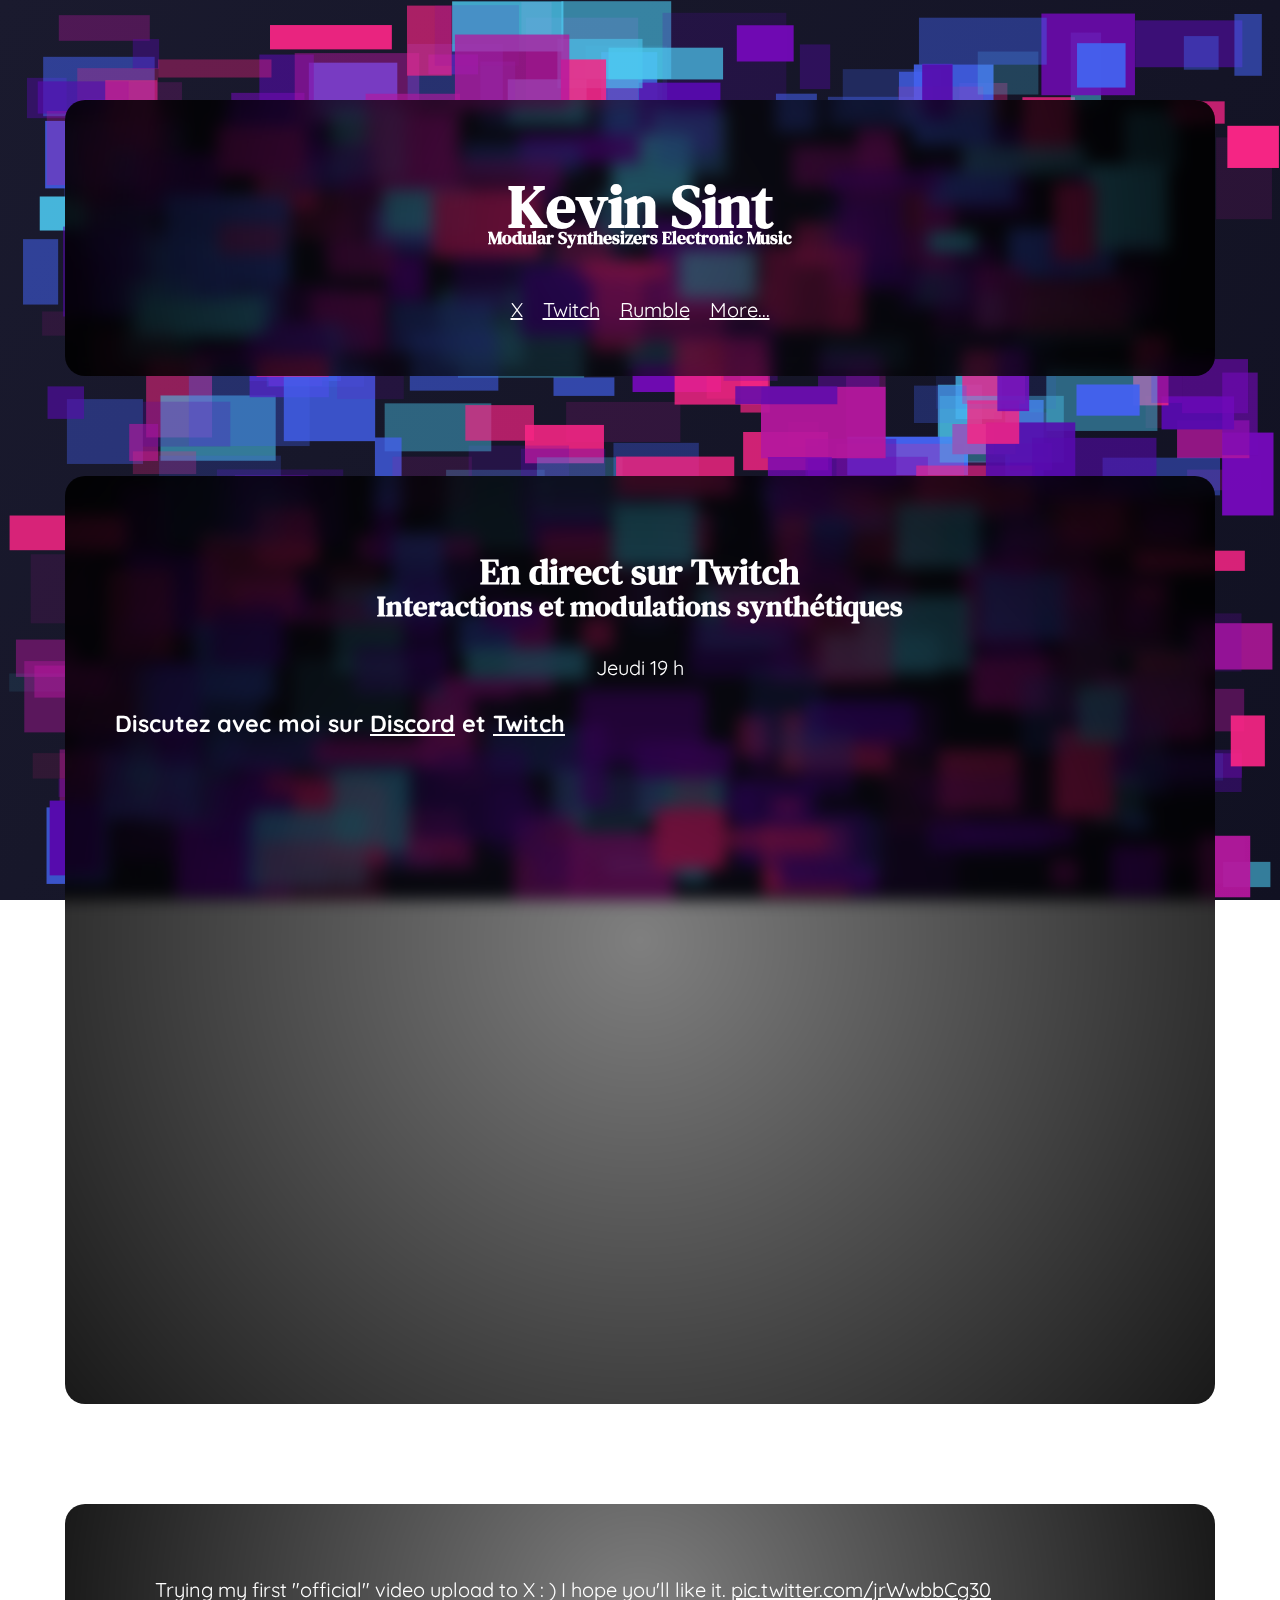
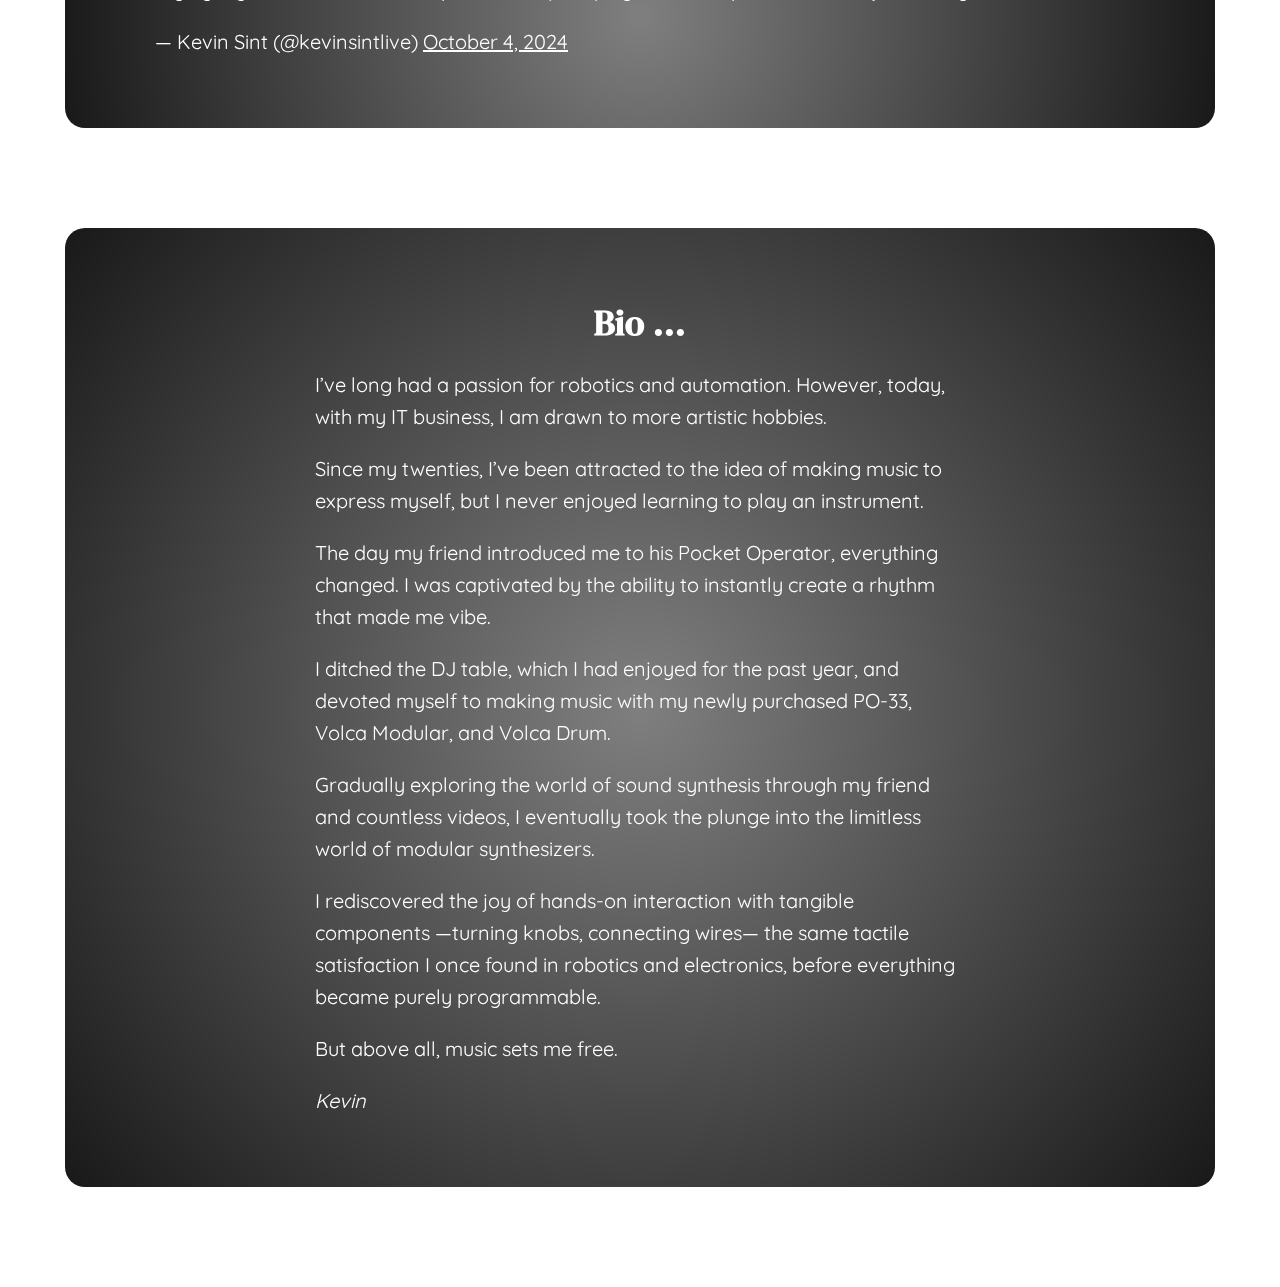
==== commit b9a71877: "Added chat links" ====
--- a/index.html
+++ b/index.html
@@ -177,13 +177,13 @@
             <small>Interactions et modulations synthétiques</small>
         </h2>
 
-        <p class="text-center">Jeudi 20 h</p>
+        <p class="text-center">Jeudi 19 h</p>
+        <h3>Discutez avec moi sur <a href="https://discord.com/channels/1195377163155816479/1195377678342160524">Discord</a> et <a href="https://www.twitch.tv/kevinsint">Twitch</a></h3>
 
         <!-- Add a placeholder for the Twitch embed -->
         <div id="twitch-embed" class="responsive"></div>
         <!-- Load the Twitch embed script -->
         <script src="https://player.twitch.tv/js/embed/v1.js"></script>
-
     </div>
 
     <!--div class="present-image"><img src="public/images/sint-journey-2023-04.png" alt="Kevin Sint"></div-->
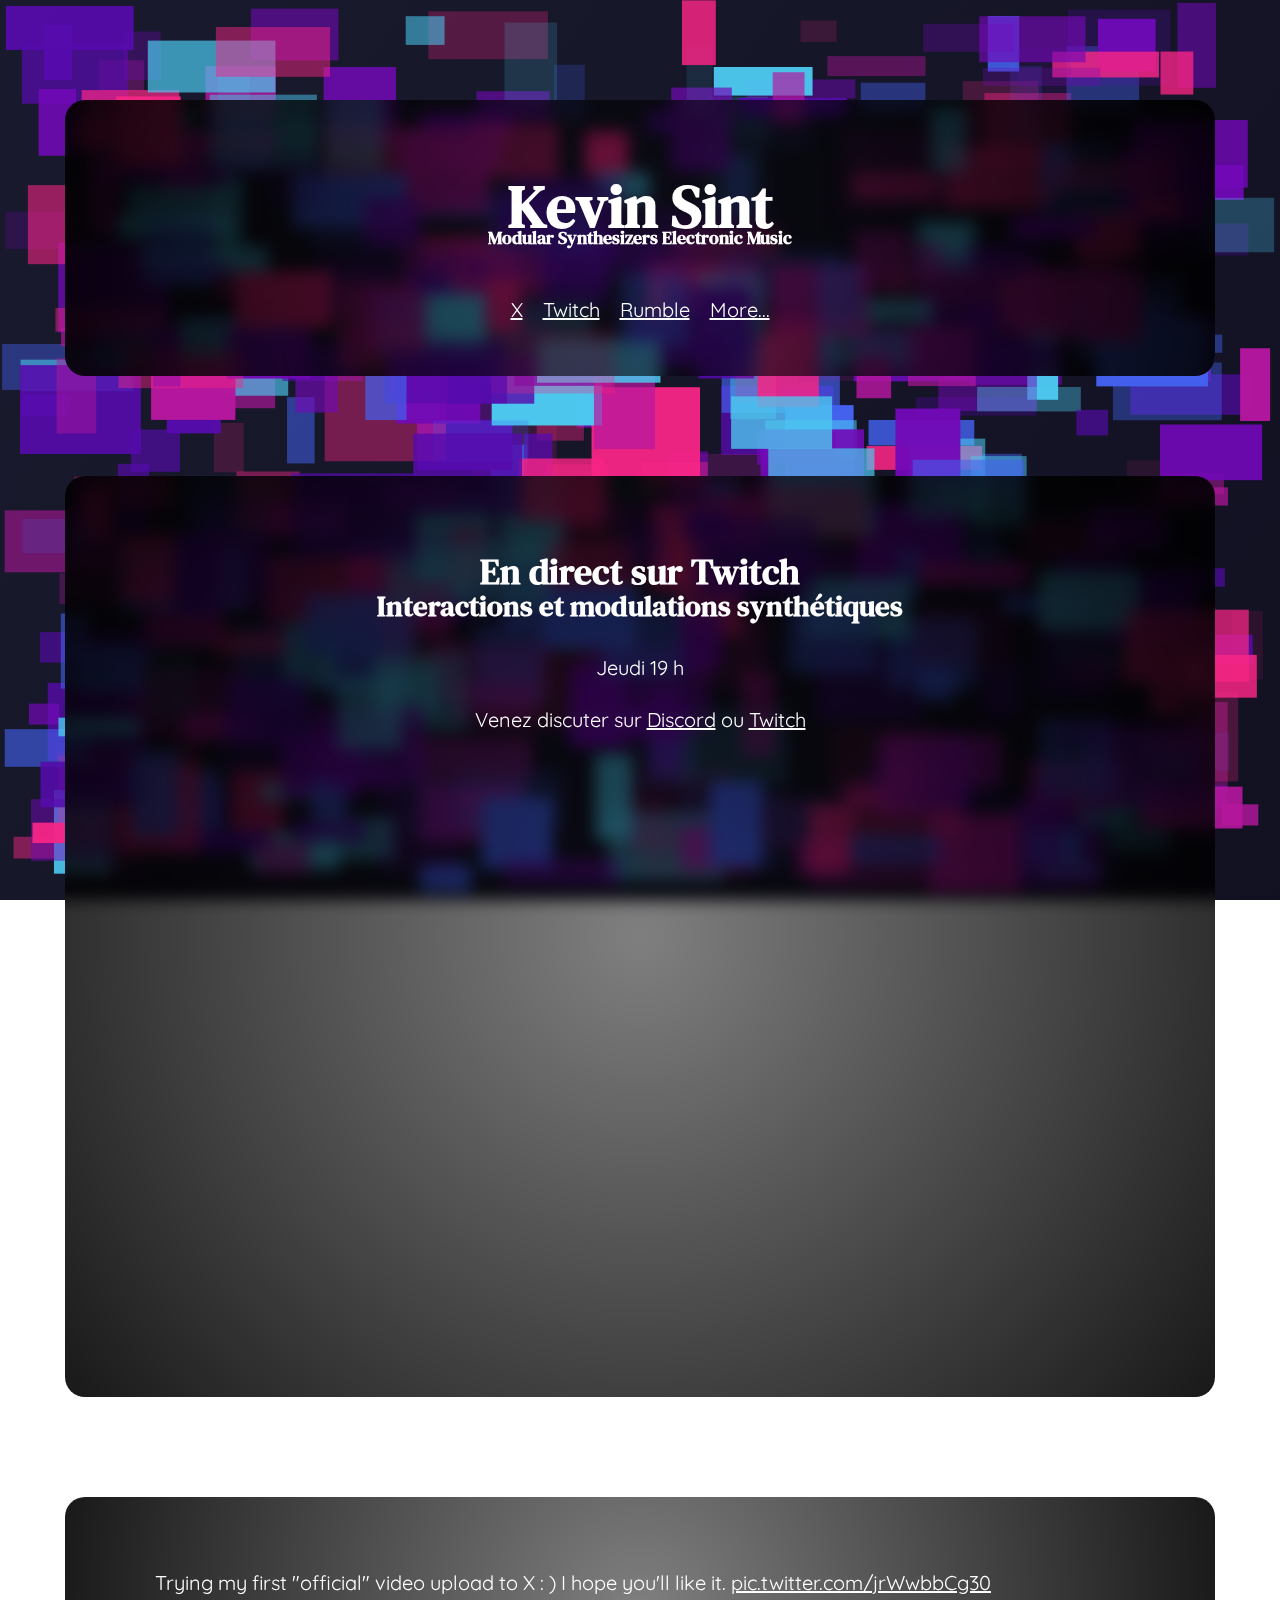
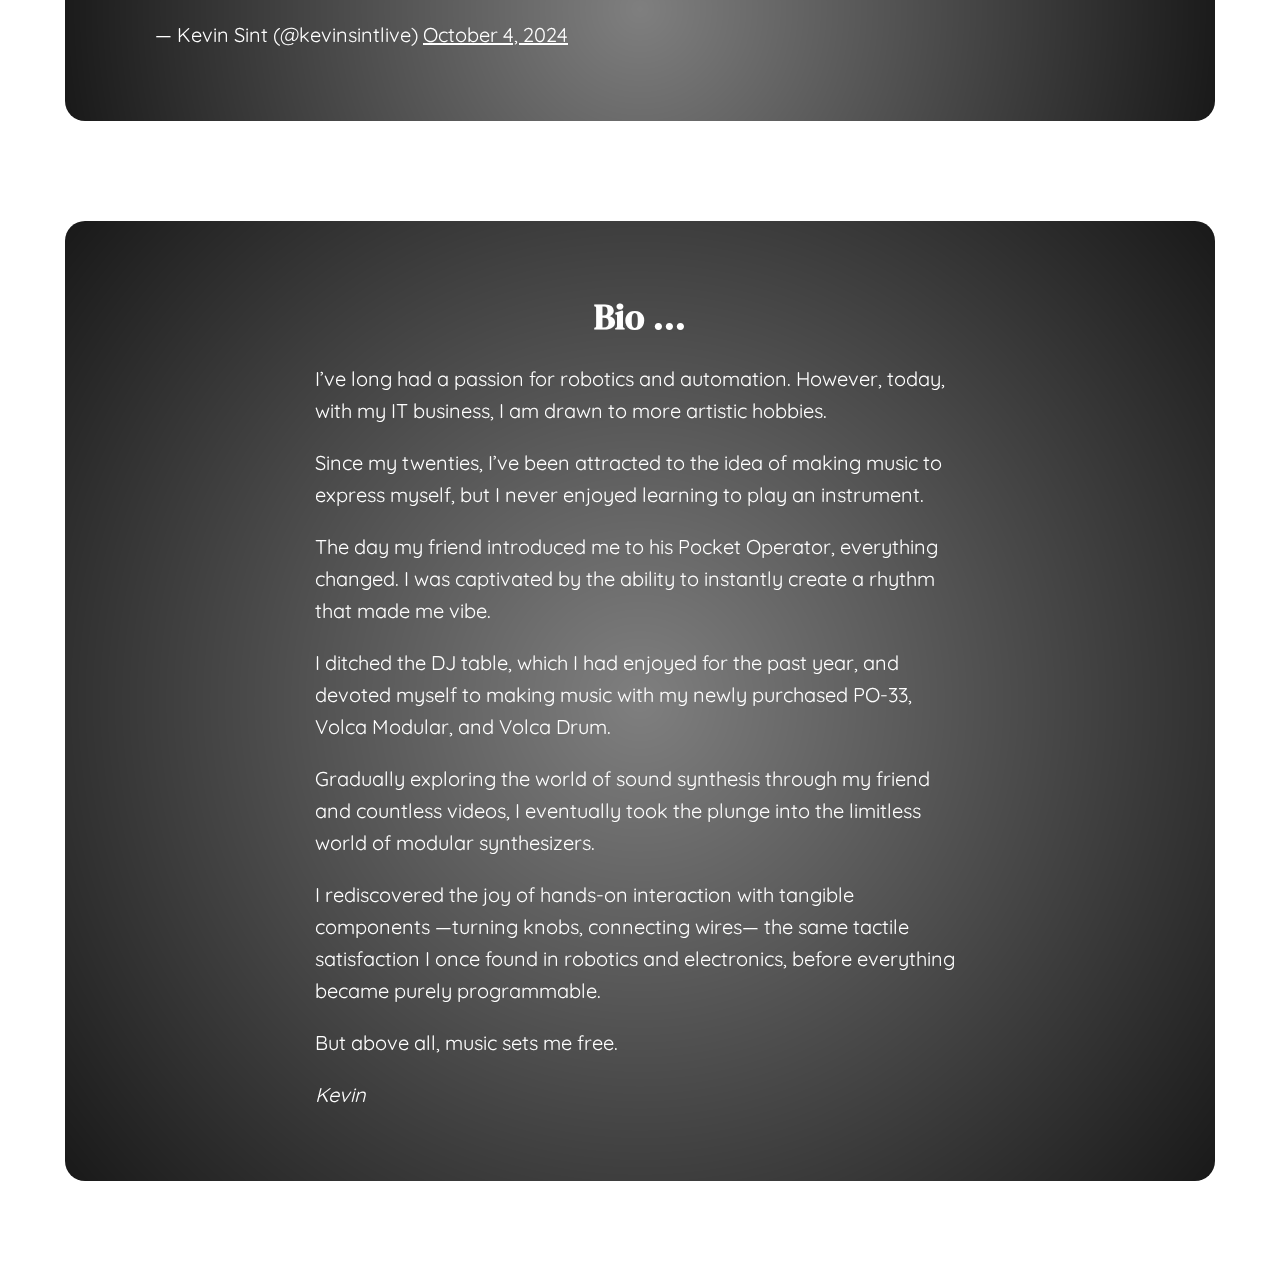
==== commit db7dfdff: "changed cta for chat" ====
--- a/index.html
+++ b/index.html
@@ -178,7 +178,7 @@
         </h2>
 
         <p class="text-center">Jeudi 19 h</p>
-        <h3>Discutez avec moi sur <a href="https://discord.com/channels/1195377163155816479/1195377678342160524">Discord</a> et <a href="https://www.twitch.tv/kevinsint">Twitch</a></h3>
+        <p class="text-center">Venez discuter sur <a href="https://discord.com/channels/1195377163155816479/1195377678342160524">Discord</a> ou <a href="https://www.twitch.tv/kevinsint">Twitch</a></p>
 
         <!-- Add a placeholder for the Twitch embed -->
         <div id="twitch-embed" class="responsive"></div>
